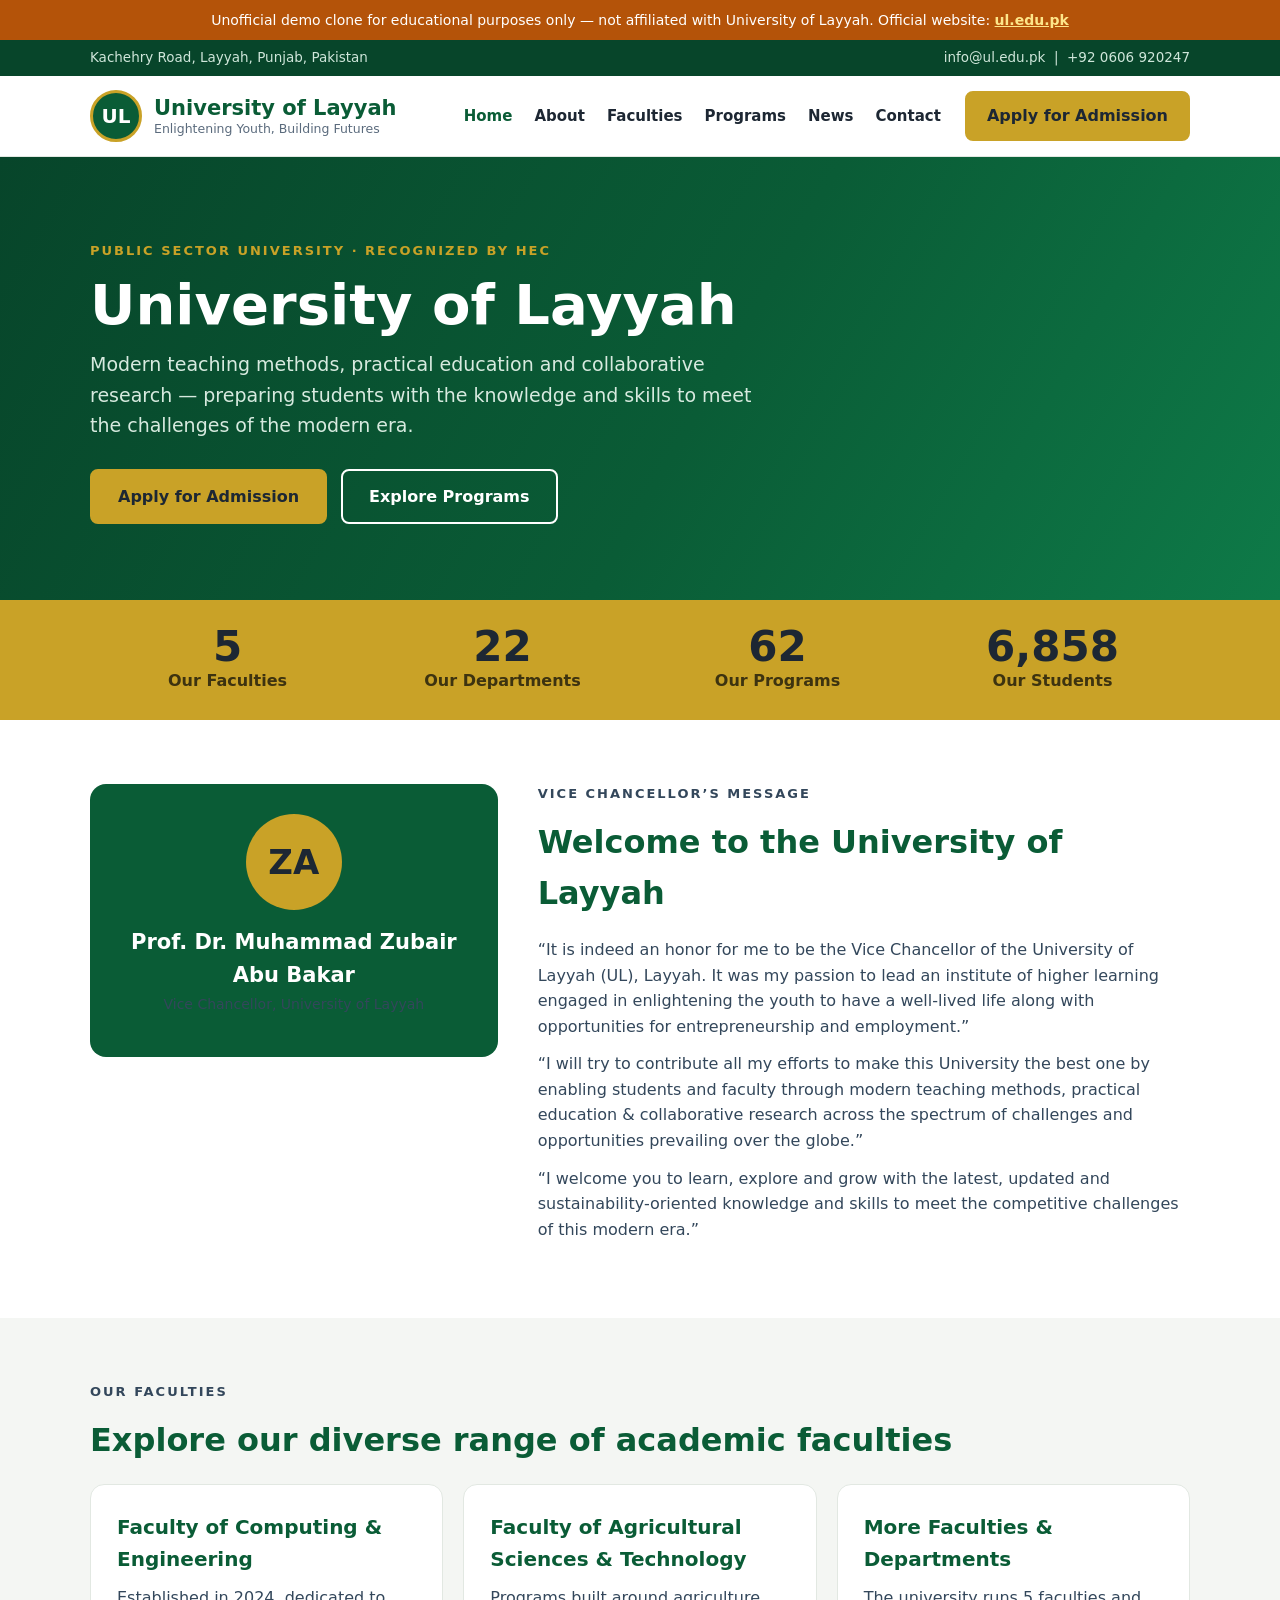
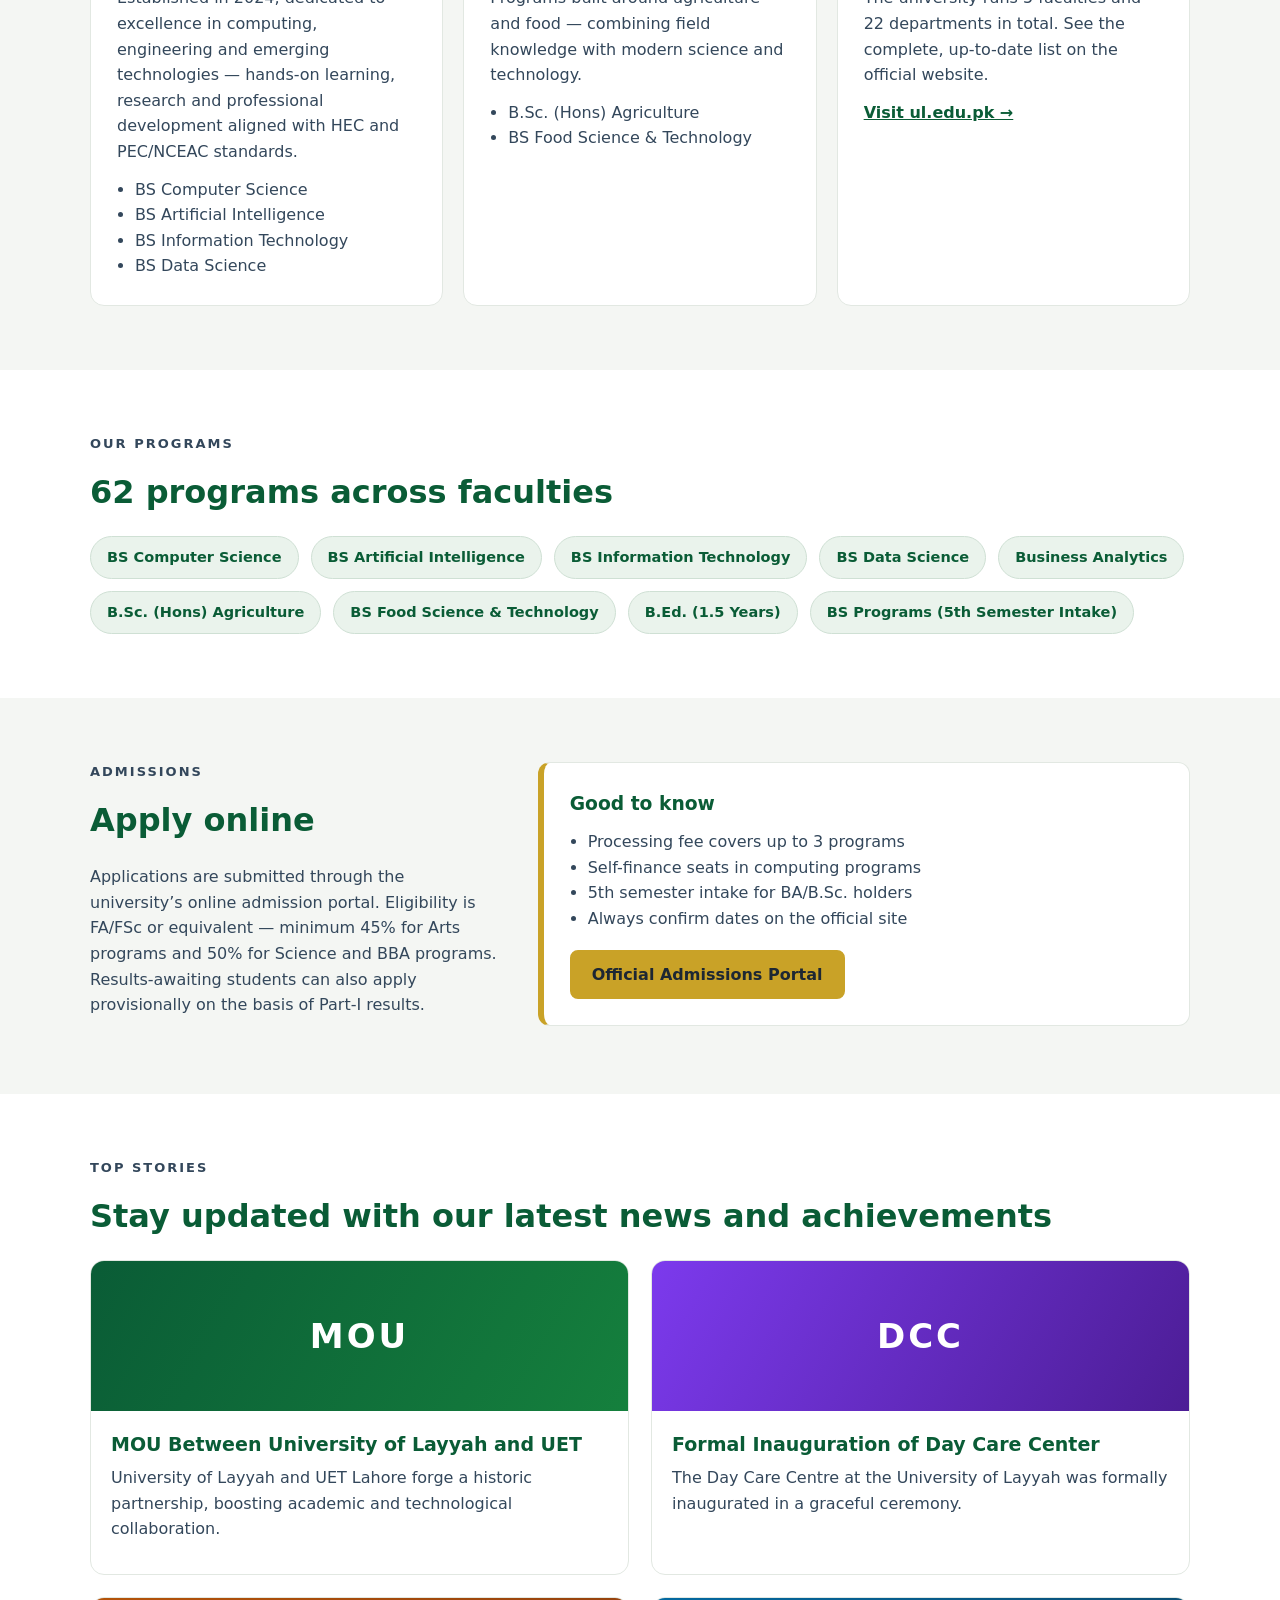
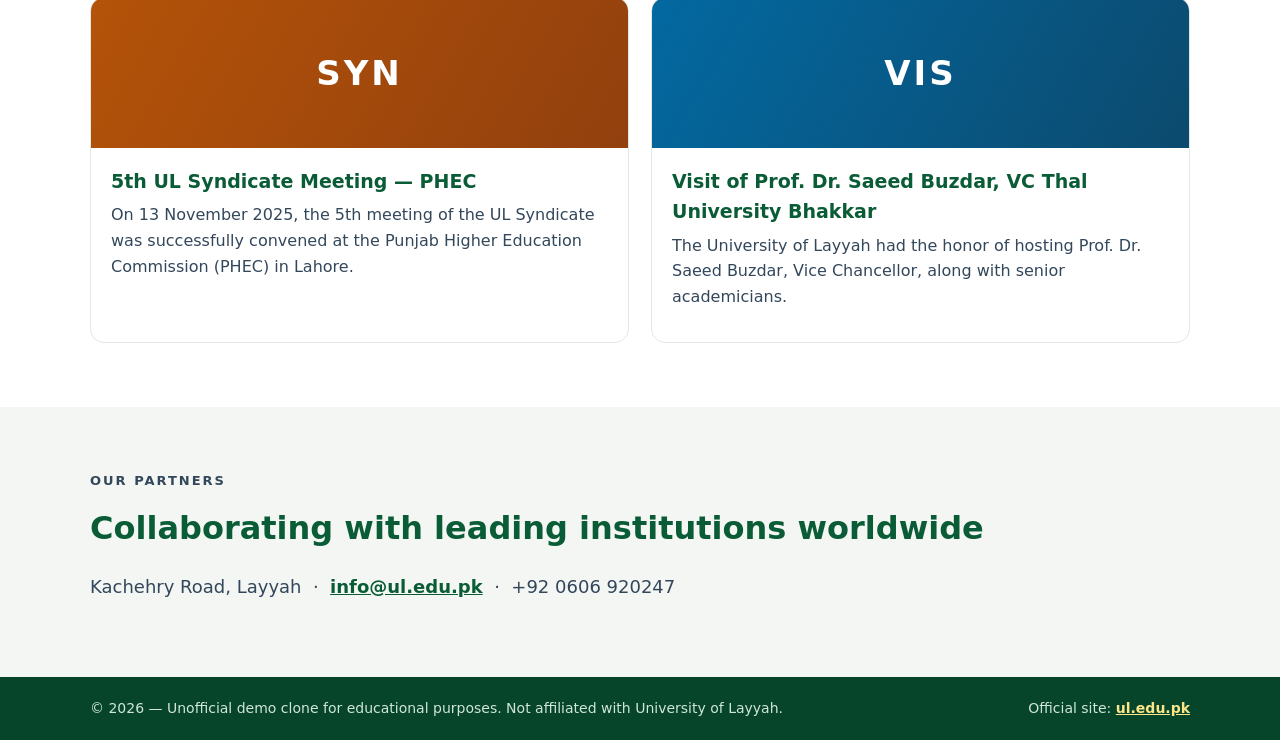
==== index.html @ d5517239 "Unofficial demo clone of University of Layyah homepage (educational purposes only, official site: ul" ====
<!DOCTYPE html>
<html lang="en">
<head>
<meta charset="UTF-8">
<meta name="viewport" content="width=device-width, initial-scale=1.0">
<title>University of Layyah — Unofficial Demo Clone</title>
<meta name="description" content="Unofficial educational demo clone of the University of Layyah homepage. Not affiliated with the university. Official site: ul.edu.pk">
<link rel="stylesheet" href="styles.css">
</head>
<body>

<!-- Demo disclaimer: this clone must never pose as the official site -->
<div class="demo-strip">
  Unofficial demo clone for educational purposes only — not affiliated with University of Layyah.
  Official website: <a href="https://ul.edu.pk/" target="_blank" rel="noopener">ul.edu.pk</a>
</div>

<!-- Top bar -->
<div class="topbar">
  <div class="wrap topbar-in">
    <span>Kachehry Road, Layyah, Punjab, Pakistan</span>
    <span><a href="mailto:info@ul.edu.pk">info@ul.edu.pk</a> &nbsp;|&nbsp; +92 0606 920247</span>
  </div>
</div>

<!-- Header -->
<header class="header">
  <div class="wrap header-in">
    <a class="brand" href="#">
      <span class="crest">UL</span>
      <span class="brand-text">
        <strong>University of Layyah</strong>
        <small>Enlightening Youth, Building Futures</small>
      </span>
    </a>
    <nav class="nav" id="nav">
      <a href="#home" class="active">Home</a>
      <a href="#about">About</a>
      <a href="#faculties">Faculties</a>
      <a href="#programs">Programs</a>
      <a href="#news">News</a>
      <a href="#contact">Contact</a>
    </nav>
    <a class="btn btn-gold" href="#admissions">Apply for Admission</a>
    <button class="burger" id="burger" aria-label="Menu">&#9776;</button>
  </div>
</header>

<!-- Hero -->
<section class="hero" id="home">
  <div class="wrap hero-in">
    <p class="eyebrow">Public Sector University &middot; Recognized by HEC</p>
    <h1>University of Layyah</h1>
    <p class="hero-sub">Modern teaching methods, practical education and collaborative research —
      preparing students with the knowledge and skills to meet the challenges of the modern era.</p>
    <div class="hero-cta">
      <a class="btn btn-gold btn-lg" href="#admissions">Apply for Admission</a>
      <a class="btn btn-outline btn-lg" href="#programs">Explore Programs</a>
    </div>
  </div>
</section>

<!-- Stats -->
<section class="stats">
  <div class="wrap stats-grid">
    <div class="stat"><strong data-count="5">0</strong><span>Our Faculties</span></div>
    <div class="stat"><strong data-count="22">0</strong><span>Our Departments</span></div>
    <div class="stat"><strong data-count="62">0</strong><span>Our Programs</span></div>
    <div class="stat"><strong data-count="6858">0</strong><span>Our Students</span></div>
  </div>
</section>

<!-- VC Message -->
<section class="section" id="about">
  <div class="wrap two-col">
    <div class="vc-card">
      <span class="vc-avatar">ZA</span>
      <h3>Prof. Dr. Muhammad Zubair Abu Bakar</h3>
      <p class="vc-role">Vice Chancellor, University of Layyah</p>
    </div>
    <div>
      <p class="eyebrow">Vice Chancellor&rsquo;s Message</p>
      <h2>Welcome to the University of Layyah</h2>
      <p>&ldquo;It is indeed an honor for me to be the Vice Chancellor of the University of Layyah (UL), Layyah.
      It was my passion to lead an institute of higher learning engaged in enlightening the youth to have a
      well-lived life along with opportunities for entrepreneurship and employment.&rdquo;</p>
      <p>&ldquo;I will try to contribute all my efforts to make this University the best one by enabling students
      and faculty through modern teaching methods, practical education &amp; collaborative research across the
      spectrum of challenges and opportunities prevailing over the globe.&rdquo;</p>
      <p>&ldquo;I welcome you to learn, explore and grow with the latest, updated and sustainability-oriented
      knowledge and skills to meet the competitive challenges of this modern era.&rdquo;</p>
    </div>
  </div>
</section>

<!-- Faculties -->
<section class="section alt" id="faculties">
  <div class="wrap">
    <p class="eyebrow">Our Faculties</p>
    <h2>Explore our diverse range of academic faculties</h2>
    <div class="cards">
      <article class="card">
        <h3>Faculty of Computing &amp; Engineering</h3>
        <p>Established in 2024, dedicated to excellence in computing, engineering and emerging technologies —
        hands-on learning, research and professional development aligned with HEC and PEC/NCEAC standards.</p>
        <ul>
          <li>BS Computer Science</li>
          <li>BS Artificial Intelligence</li>
          <li>BS Information Technology</li>
          <li>BS Data Science</li>
        </ul>
      </article>
      <article class="card">
        <h3>Faculty of Agricultural Sciences &amp; Technology</h3>
        <p>Programs built around agriculture and food — combining field knowledge with modern science and technology.</p>
        <ul>
          <li>B.Sc. (Hons) Agriculture</li>
          <li>BS Food Science &amp; Technology</li>
        </ul>
      </article>
      <article class="card">
        <h3>More Faculties &amp; Departments</h3>
        <p>The university runs 5 faculties and 22 departments in total. See the complete, up-to-date list on the official website.</p>
        <a class="text-link" href="https://ul.edu.pk/" target="_blank" rel="noopener">Visit ul.edu.pk &rarr;</a>
      </article>
    </div>
  </div>
</section>

<!-- Programs -->
<section class="section" id="programs">
  <div class="wrap">
    <p class="eyebrow">Our Programs</p>
    <h2>62 programs across faculties</h2>
    <div class="chips">
      <span>BS Computer Science</span><span>BS Artificial Intelligence</span>
      <span>BS Information Technology</span><span>BS Data Science</span>
      <span>Business Analytics</span><span>B.Sc. (Hons) Agriculture</span>
      <span>BS Food Science &amp; Technology</span><span>B.Ed. (1.5 Years)</span>
      <span>BS Programs (5th Semester Intake)</span>
    </div>
  </div>
</section>

<!-- Admissions -->
<section class="section alt" id="admissions">
  <div class="wrap two-col">
    <div>
      <p class="eyebrow">Admissions</p>
      <h2>Apply online</h2>
      <p>Applications are submitted through the university&rsquo;s online admission portal.
      Eligibility is FA/FSc or equivalent — minimum 45% for Arts programs and 50% for Science and BBA programs.
      Results-awaiting students can also apply provisionally on the basis of Part-I results.</p>
    </div>
    <div class="notice">
      <h3>Good to know</h3>
      <ul>
        <li>Processing fee covers up to 3 programs</li>
        <li>Self-finance seats in computing programs</li>
        <li>5th semester intake for BA/B.Sc. holders</li>
        <li>Always confirm dates on the official site</li>
      </ul>
      <a class="btn btn-gold" href="https://ul.edu.pk/admissions" target="_blank" rel="noopener">Official Admissions Portal</a>
    </div>
  </div>
</section>

<!-- News -->
<section class="section" id="news">
  <div class="wrap">
    <p class="eyebrow">Top Stories</p>
    <h2>Stay updated with our latest news and achievements</h2>
    <div class="news-grid">
      <article class="news">
        <div class="thumb t1">MOU</div>
        <h3>MOU Between University of Layyah and UET</h3>
        <p>University of Layyah and UET Lahore forge a historic partnership, boosting academic and technological collaboration.</p>
      </article>
      <article class="news">
        <div class="thumb t2">DCC</div>
        <h3>Formal Inauguration of Day Care Center</h3>
        <p>The Day Care Centre at the University of Layyah was formally inaugurated in a graceful ceremony.</p>
      </article>
      <article class="news">
        <div class="thumb t3">SYN</div>
        <h3>5th UL Syndicate Meeting — PHEC</h3>
        <p>On 13 November 2025, the 5th meeting of the UL Syndicate was successfully convened at the Punjab Higher Education Commission (PHEC) in Lahore.</p>
      </article>
      <article class="news">
        <div class="thumb t4">VIS</div>
        <h3>Visit of Prof. Dr. Saeed Buzdar, VC Thal University Bhakkar</h3>
        <p>The University of Layyah had the honor of hosting Prof. Dr. Saeed Buzdar, Vice Chancellor, along with senior academicians.</p>
      </article>
    </div>
  </div>
</section>

<!-- Partners / Contact -->
<section class="section alt" id="contact">
  <div class="wrap">
    <p class="eyebrow">Our Partners</p>
    <h2>Collaborating with leading institutions worldwide</h2>
    <p class="contact-line">Kachehry Road, Layyah &nbsp;&middot;&nbsp;
      <a href="mailto:info@ul.edu.pk">info@ul.edu.pk</a> &nbsp;&middot;&nbsp; +92 0606 920247</p>
  </div>
</section>

<footer class="footer">
  <div class="wrap footer-in">
    <span>&copy; 2026 — Unofficial demo clone for educational purposes. Not affiliated with University of Layyah.</span>
    <span>Official site: <a href="https://ul.edu.pk/" target="_blank" rel="noopener">ul.edu.pk</a></span>
  </div>
</footer>

<script src="script.js"></script>
</body>
</html>
---- styles.css ----
/* University of Layyah — unofficial demo clone styles (original CSS, written for this demo) */
:root{
  --green:#0a5c36; --green-d:#07452a; --gold:#c9a227; --ink:#1d2733;
  --muted:#5b6b7d; --bg:#f4f6f3; --card:#ffffff; --line:#e2e8e2;
}
*{margin:0;padding:0;box-sizing:border-box}
body{font-family:system-ui,-apple-system,"Segoe UI",Roboto,Arial,sans-serif;color:var(--ink);line-height:1.6;background:#fff}
a{color:inherit}
.wrap{max-width:1140px;margin:0 auto;padding:0 20px}

/* Demo disclaimer — must stay visible */
.demo-strip{background:#b45309;color:#fff;text-align:center;font-size:14px;padding:9px 14px}
.demo-strip a{color:#fde68a;font-weight:700}

.topbar{background:var(--green-d);color:#cfe6da;font-size:13.5px}
.topbar-in{display:flex;justify-content:space-between;gap:12px;padding:7px 20px;flex-wrap:wrap}
.topbar a{text-decoration:none}

.header{background:#fff;border-bottom:1px solid var(--line);position:sticky;top:0;z-index:50}
.header-in{display:flex;align-items:center;gap:24px;padding:14px 20px}
.brand{display:flex;align-items:center;gap:12px;text-decoration:none}
.crest{width:52px;height:52px;border-radius:50%;background:var(--green);color:#fff;
  display:flex;align-items:center;justify-content:center;font-weight:800;font-size:20px;
  border:3px solid var(--gold);flex:none}
.brand-text{display:flex;flex-direction:column;line-height:1.2}
.brand-text strong{font-size:21px;color:var(--green)}
.brand-text small{color:var(--muted);font-size:12.5px}
.nav{display:flex;gap:22px;margin-left:auto}
.nav a{text-decoration:none;font-weight:600;font-size:15px;color:var(--ink)}
.nav a.active,.nav a:hover{color:var(--green)}
.btn{display:inline-block;background:var(--green);color:#fff;text-decoration:none;
  padding:10px 20px;border-radius:8px;font-weight:700;border:2px solid var(--green)}
.btn-gold{background:var(--gold);border-color:var(--gold);color:#1d2733}
.btn-outline{background:transparent;border-color:#fff;color:#fff}
.btn-lg{padding:13px 26px;font-size:16px}
.burger{display:none;background:none;border:0;font-size:26px;cursor:pointer;color:var(--green)}

.hero{background:linear-gradient(120deg,#07452a 0%,#0a5c36 55%,#0e7a48 100%);color:#fff}
.hero-in{padding:84px 20px 76px}
.eyebrow{text-transform:uppercase;letter-spacing:2px;font-size:13px;font-weight:700;color:var(--gold)}
.hero h1{font-size:56px;line-height:1.1;margin:12px 0 14px}
.hero-sub{font-size:19px;max-width:680px;color:#d7eadf}
.hero-cta{display:flex;gap:14px;margin-top:28px;flex-wrap:wrap}

.stats{background:var(--gold)}
.stats-grid{display:grid;grid-template-columns:repeat(4,1fr);text-align:center}
.stat{padding:26px 10px}
.stat strong{display:block;font-size:42px;line-height:1;color:#1d2733}
.stat span{font-weight:700;color:#3d3310}

.section{padding:64px 0}
.section.alt{background:var(--bg)}
.section h2{font-size:32px;color:var(--green);margin:8px 0 18px}
.section p{color:#33475b;margin-bottom:12px}
.two-col{display:grid;grid-template-columns:1fr 1.6fr;gap:40px;align-items:start}

.vc-card{background:var(--green);color:#fff;border-radius:16px;padding:30px;text-align:center}
.vc-avatar{width:96px;height:96px;border-radius:50%;background:var(--gold);color:#1d2733;
  display:flex;align-items:center;justify-content:center;font-size:34px;font-weight:800;margin:0 auto 16px}
.vc-card h3{font-size:21px}
.vc-role{color:#cfe6da;font-size:14px}

.cards{display:grid;grid-template-columns:repeat(3,1fr);gap:20px;margin-top:8px}
.card{background:var(--card);border:1px solid var(--line);border-radius:14px;padding:26px}
.card h3{color:var(--green);font-size:20px;margin-bottom:10px}
.card ul{margin:12px 0 0 18px;color:#33475b}
.text-link{color:var(--green);font-weight:700}

.chips{display:flex;flex-wrap:wrap;gap:12px;margin-top:10px}
.chips span{background:#eaf3ec;border:1px solid #cfe0d4;color:var(--green);
  padding:9px 16px;border-radius:999px;font-weight:600;font-size:14.5px}

.notice{background:#fff;border:1px solid var(--line);border-left:6px solid var(--gold);
  border-radius:12px;padding:26px}
.notice h3{color:var(--green);margin-bottom:10px}
.notice ul{margin:0 0 18px 18px;color:#33475b}

.news-grid{display:grid;grid-template-columns:repeat(2,1fr);gap:22px;margin-top:10px}
.news{border:1px solid var(--line);border-radius:14px;overflow:hidden;background:#fff}
.thumb{height:150px;display:flex;align-items:center;justify-content:center;
  font-size:34px;font-weight:800;color:#fff;letter-spacing:3px}
.t1{background:linear-gradient(120deg,#0a5c36,#15803d)}
.t2{background:linear-gradient(120deg,#7c3aed,#4c1d95)}
.t3{background:linear-gradient(120deg,#b45309,#92400e)}
.t4{background:linear-gradient(120deg,#0369a1,#0c4a6e)}
.news h3{font-size:19px;color:var(--green);padding:18px 20px 6px}
.news p{padding:0 20px 20px;color:#33475b}

.contact-line{font-size:18px;margin-top:6px}
.contact-line a{color:var(--green);font-weight:700}

.footer{background:var(--green-d);color:#cfe6da;font-size:14px}
.footer-in{display:flex;justify-content:space-between;gap:12px;padding:20px;flex-wrap:wrap}
.footer a{color:#fde68a;font-weight:700}

@media(max-width:860px){
  .hero h1{font-size:38px}
  .stats-grid{grid-template-columns:repeat(2,1fr)}
  .two-col,.cards,.news-grid{grid-template-columns:1fr}
  .nav{display:none;position:absolute;top:100%;left:0;right:0;background:#fff;
    flex-direction:column;padding:14px 20px;border-bottom:1px solid var(--line)}
  .nav.open{display:flex}
  .burger{display:block;margin-left:auto}
  .header-in .btn{display:none}
}
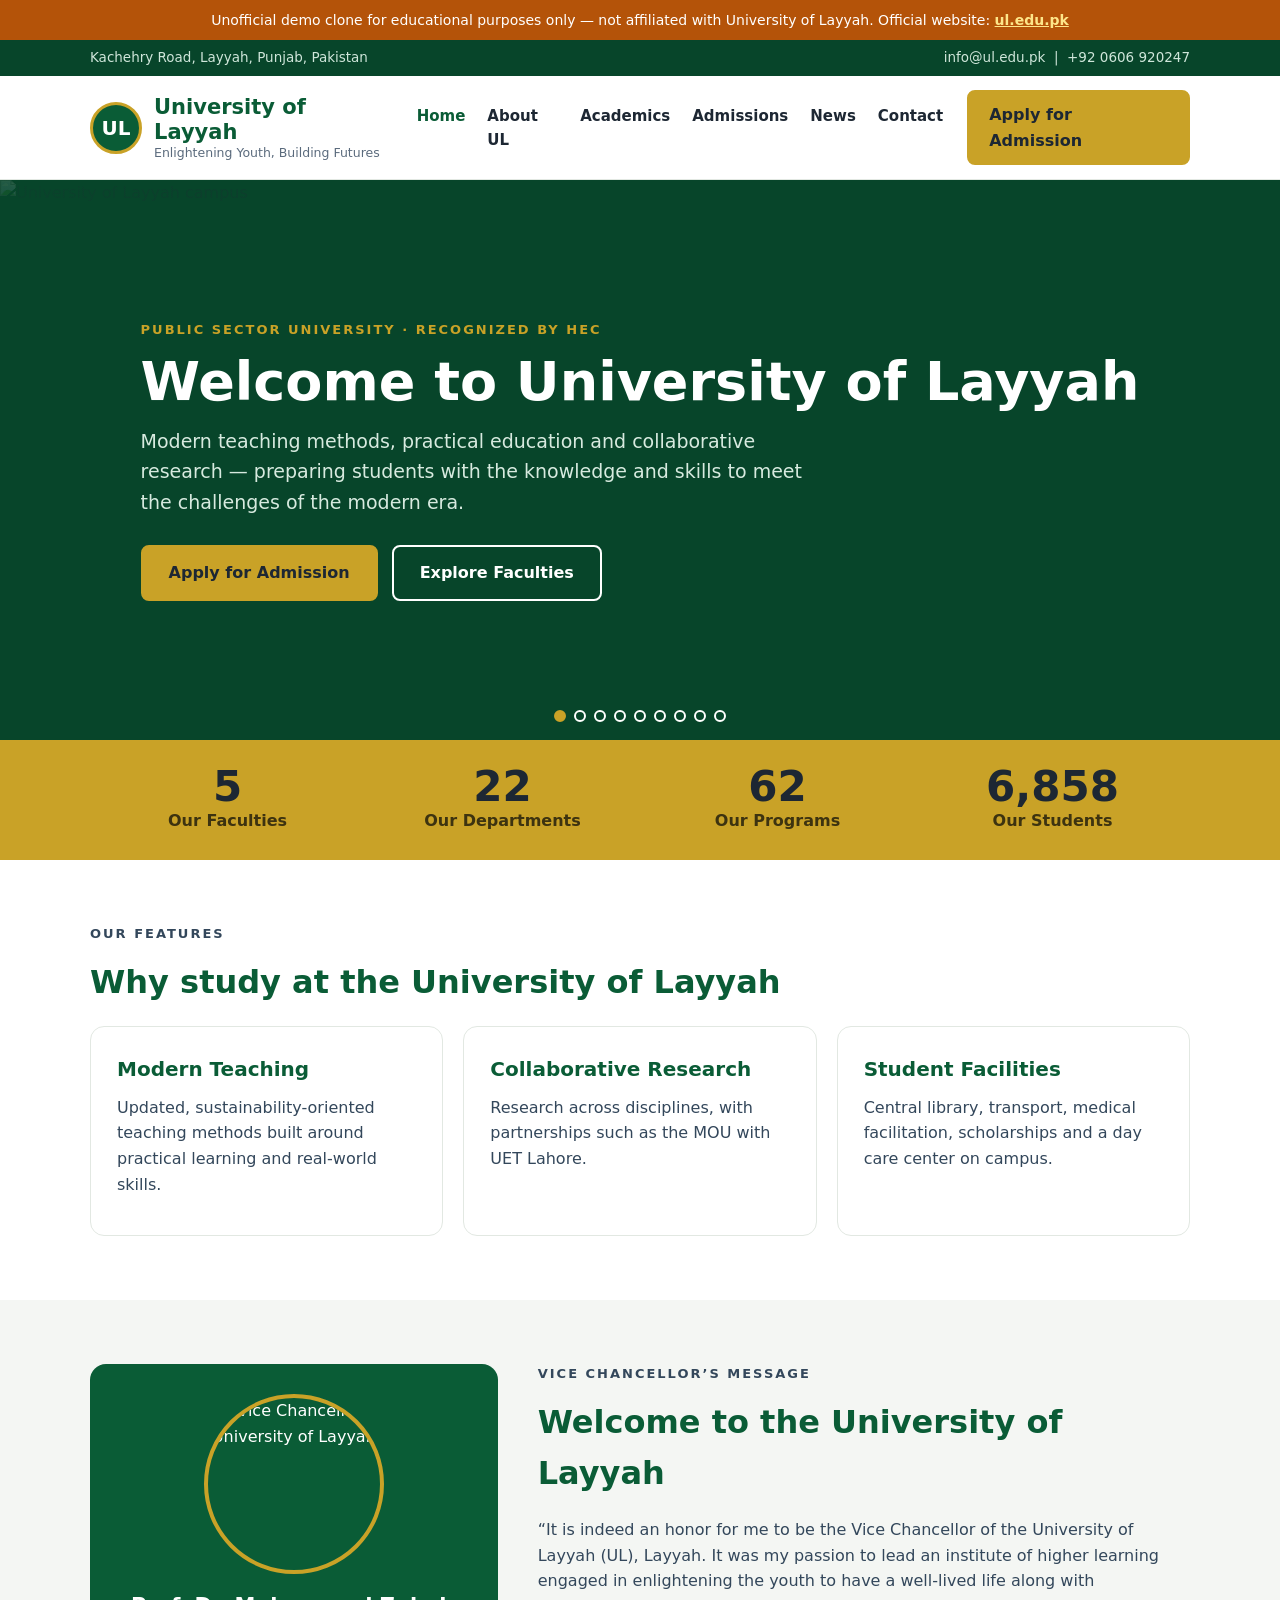
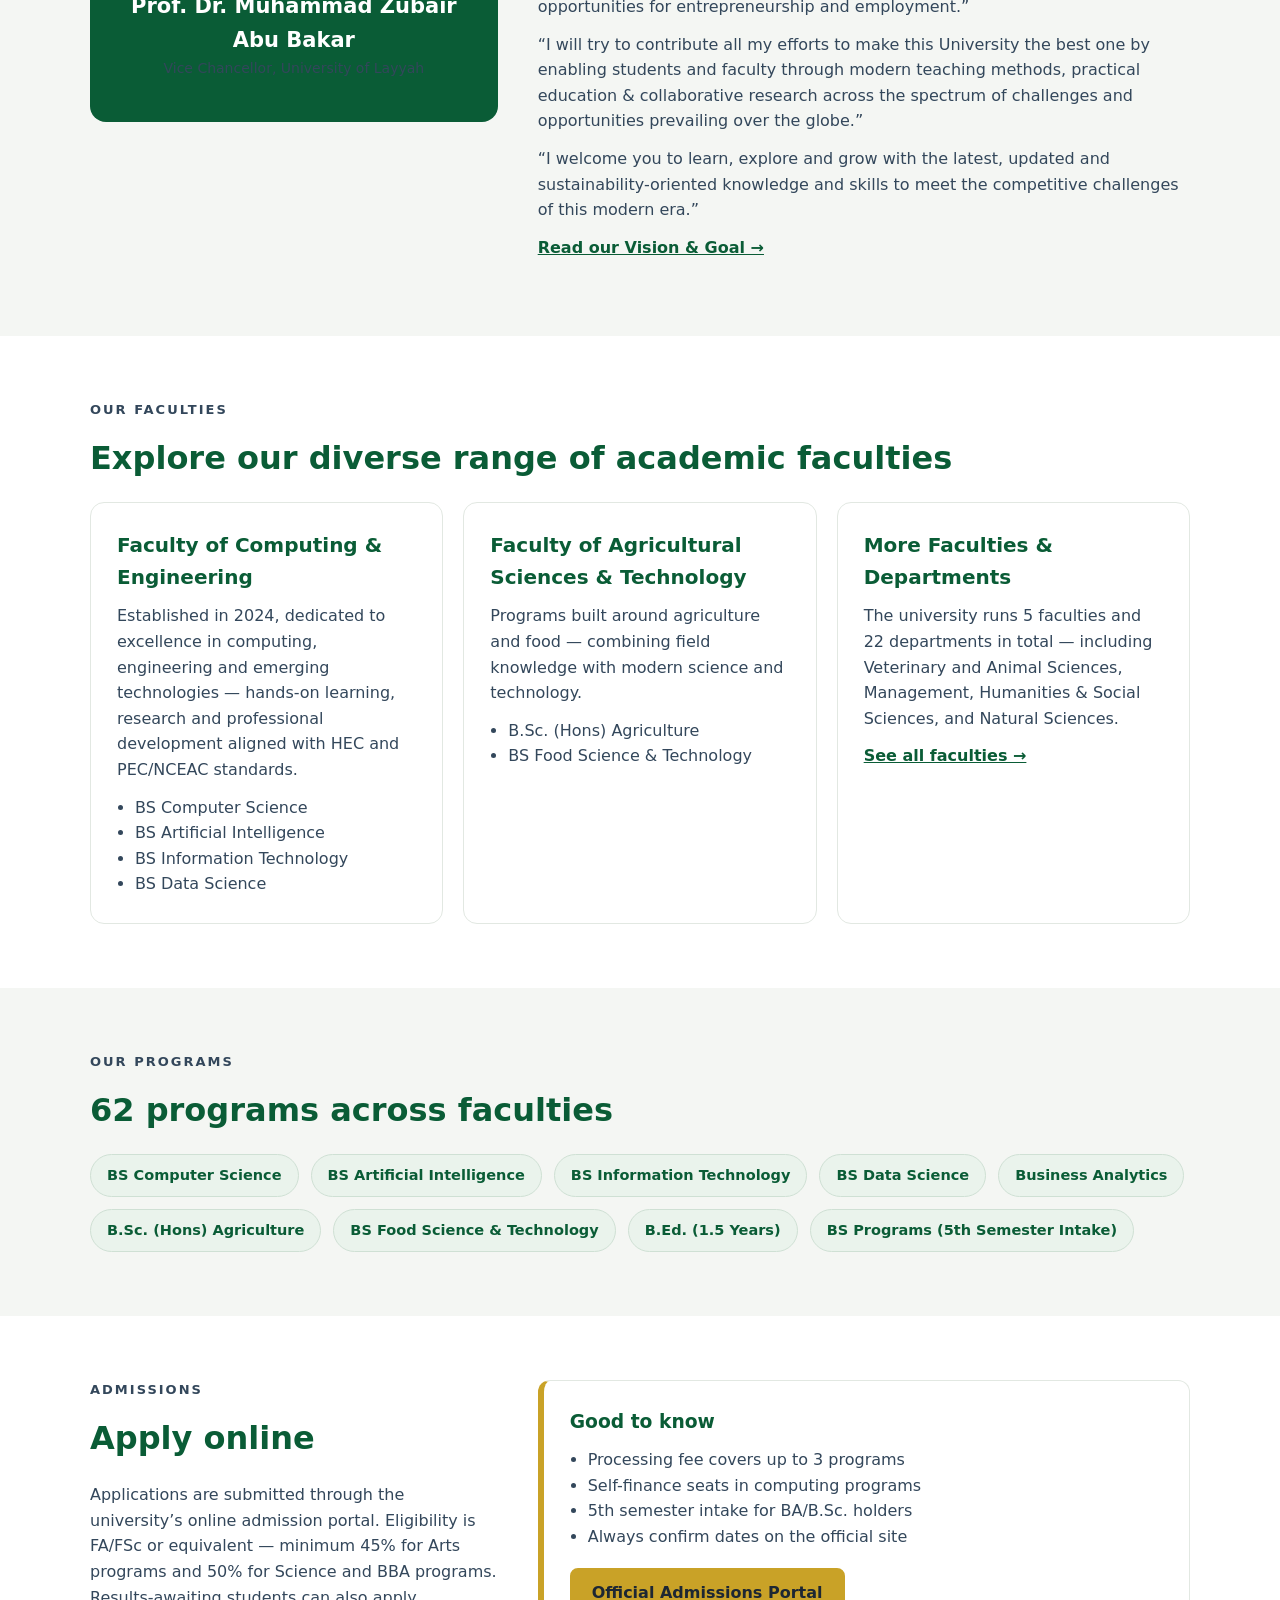
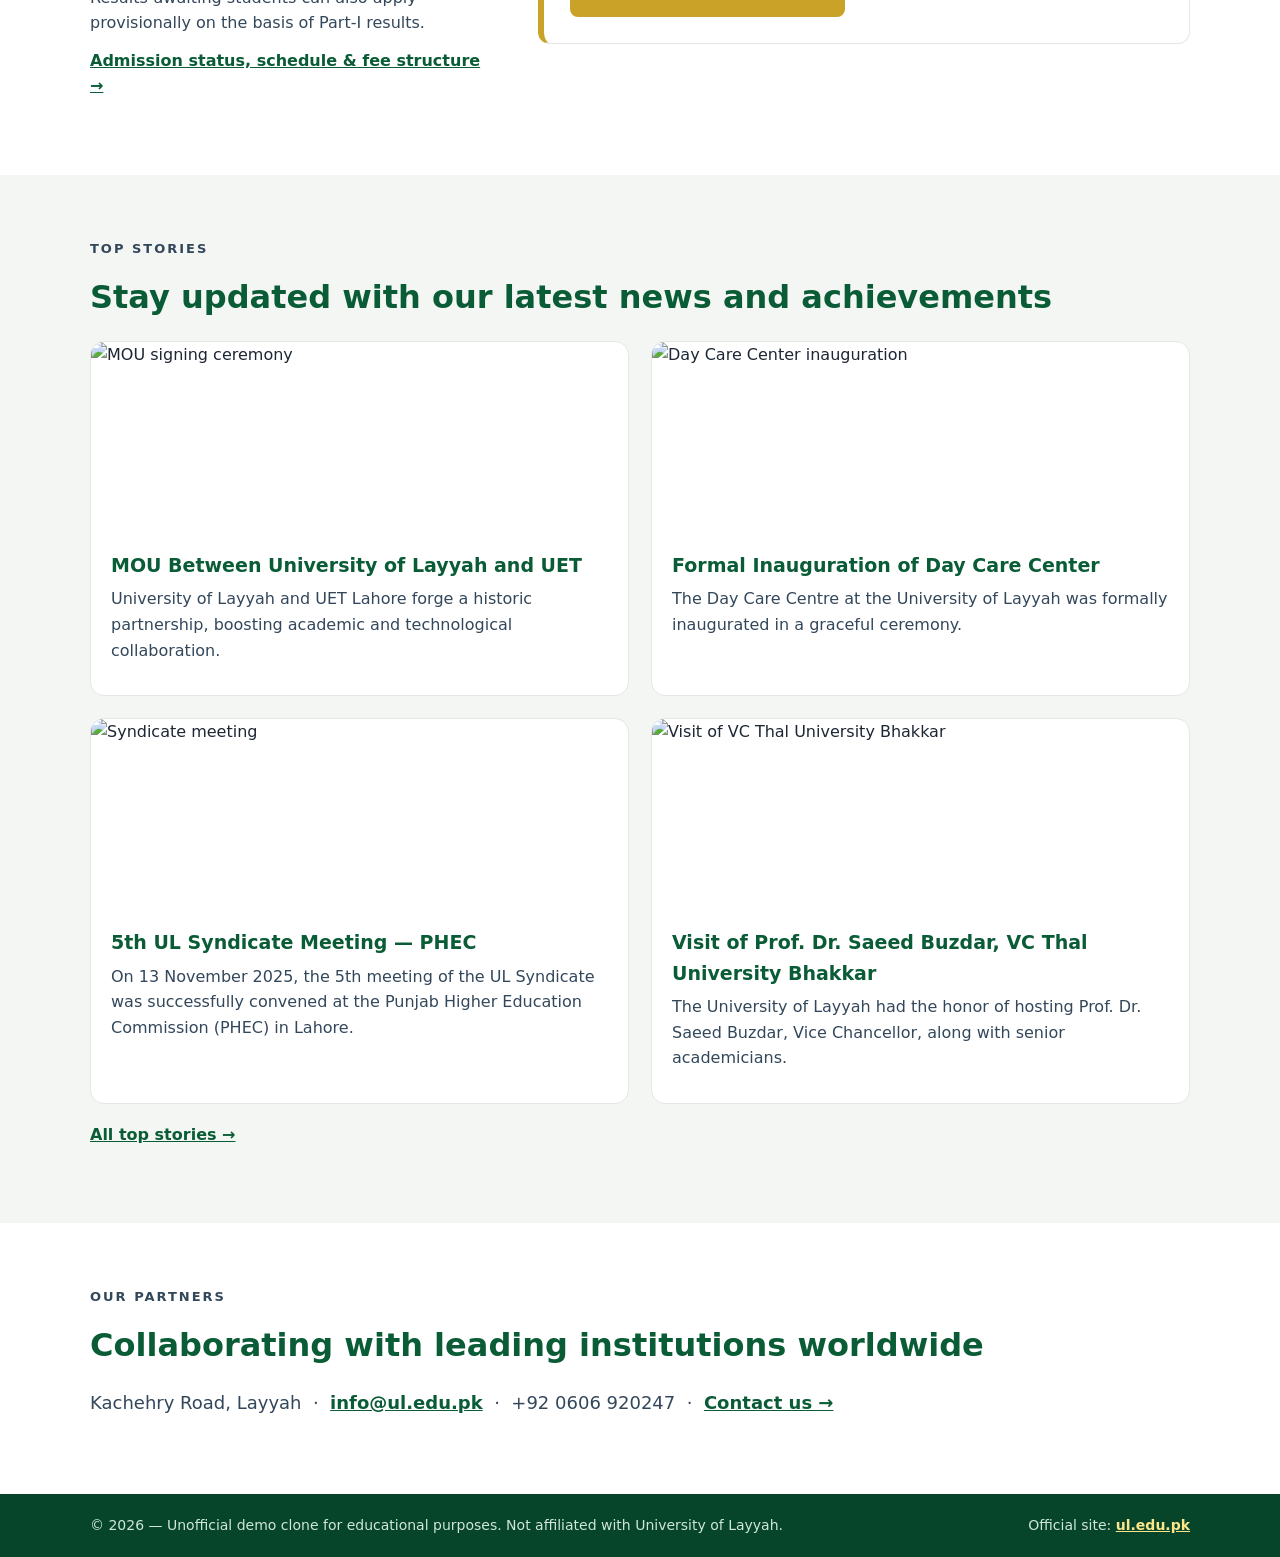
==== commit 5a4b4efd: "UoL clone v2: multi-page site with real photos, slider, new pages (demo)" ====
--- a/index.html
+++ b/index.html
@@ -26,7 +26,7 @@
 <!-- Header -->
 <header class="header">
   <div class="wrap header-in">
-    <a class="brand" href="#">
+    <a class="brand" href="index.html">
       <span class="crest">UL</span>
       <span class="brand-text">
         <strong>University of Layyah</strong>
@@ -34,30 +34,44 @@
       </span>
     </a>
     <nav class="nav" id="nav">
-      <a href="#home" class="active">Home</a>
-      <a href="#about">About</a>
-      <a href="#faculties">Faculties</a>
-      <a href="#programs">Programs</a>
-      <a href="#news">News</a>
-      <a href="#contact">Contact</a>
+      <a href="index.html" class="active">Home</a>
+      <a href="about.html">About UL</a>
+      <a href="faculties.html">Academics</a>
+      <a href="admissions.html">Admissions</a>
+      <a href="news.html">News</a>
+      <a href="contact.html">Contact</a>
     </nav>
-    <a class="btn btn-gold" href="#admissions">Apply for Admission</a>
+    <a class="btn btn-gold" href="admissions.html">Apply for Admission</a>
     <button class="burger" id="burger" aria-label="Menu">&#9776;</button>
   </div>
 </header>
 
-<!-- Hero -->
-<section class="hero" id="home">
-  <div class="wrap hero-in">
-    <p class="eyebrow">Public Sector University &middot; Recognized by HEC</p>
-    <h1>University of Layyah</h1>
-    <p class="hero-sub">Modern teaching methods, practical education and collaborative research —
-      preparing students with the knowledge and skills to meet the challenges of the modern era.</p>
-    <div class="hero-cta">
-      <a class="btn btn-gold btn-lg" href="#admissions">Apply for Admission</a>
-      <a class="btn btn-outline btn-lg" href="#programs">Explore Programs</a>
-    </div>
-  </div>
+<!-- Hero slider (real homepage photos from ul.edu.pk, used for this demo) -->
+<section class="slider" id="home">
+  <div class="slides" id="slides">
+    <img src="assets/img/DSC00002.jpg" alt="University of Layyah campus" class="slide active">
+    <img src="assets/img/DSC00036.jpg" alt="University of Layyah campus" class="slide">
+    <img src="assets/img/DSC00062.jpg" alt="University of Layyah campus" class="slide">
+    <img src="assets/img/DSC09984.jpg" alt="University of Layyah campus" class="slide">
+    <img src="assets/img/DSC09991-2f889.jpg" alt="University of Layyah campus" class="slide">
+    <img src="assets/img/Gemini_Generated_Image_6n0ejw6n0ejw6n0e.jpg" alt="University of Layyah campus" class="slide">
+    <img src="assets/img/DSC09972.jpg" alt="University of Layyah campus" class="slide">
+    <img src="assets/img/DSC09907.jpg" alt="University of Layyah campus" class="slide">
+    <img src="assets/img/Screenshot-307-copy.jpg" alt="University of Layyah campus" class="slide">
+  </div>
+  <div class="slider-overlay">
+    <div class="wrap">
+      <p class="eyebrow">Public Sector University &middot; Recognized by HEC</p>
+      <h1>Welcome to University of Layyah</h1>
+      <p class="hero-sub">Modern teaching methods, practical education and collaborative research —
+        preparing students with the knowledge and skills to meet the challenges of the modern era.</p>
+      <div class="hero-cta">
+        <a class="btn btn-gold btn-lg" href="admissions.html">Apply for Admission</a>
+        <a class="btn btn-outline btn-lg" href="faculties.html">Explore Faculties</a>
+      </div>
+    </div>
+  </div>
+  <div class="slider-dots" id="dots"></div>
 </section>
 
 <!-- Stats -->
@@ -70,11 +84,24 @@
   </div>
 </section>
 
+<!-- Features -->
+<section class="section">
+  <div class="wrap">
+    <p class="eyebrow">Our Features</p>
+    <h2>Why study at the University of Layyah</h2>
+    <div class="cards">
+      <article class="card"><h3>Modern Teaching</h3><p>Updated, sustainability-oriented teaching methods built around practical learning and real-world skills.</p></article>
+      <article class="card"><h3>Collaborative Research</h3><p>Research across disciplines, with partnerships such as the MOU with UET Lahore.</p></article>
+      <article class="card"><h3>Student Facilities</h3><p>Central library, transport, medical facilitation, scholarships and a day care center on campus.</p></article>
+    </div>
+  </div>
+</section>
+
 <!-- VC Message -->
-<section class="section" id="about">
+<section class="section alt">
   <div class="wrap two-col">
     <div class="vc-card">
-      <span class="vc-avatar">ZA</span>
+      <img class="vc-photo" src="assets/img/vc-image.png" alt="Vice Chancellor, University of Layyah">
       <h3>Prof. Dr. Muhammad Zubair Abu Bakar</h3>
       <p class="vc-role">Vice Chancellor, University of Layyah</p>
     </div>
@@ -89,12 +116,13 @@
       spectrum of challenges and opportunities prevailing over the globe.&rdquo;</p>
       <p>&ldquo;I welcome you to learn, explore and grow with the latest, updated and sustainability-oriented
       knowledge and skills to meet the competitive challenges of this modern era.&rdquo;</p>
+      <p><a class="text-link" href="about.html">Read our Vision &amp; Goal &rarr;</a></p>
     </div>
   </div>
 </section>
 
 <!-- Faculties -->
-<section class="section alt" id="faculties">
+<section class="section" id="faculties">
   <div class="wrap">
     <p class="eyebrow">Our Faculties</p>
     <h2>Explore our diverse range of academic faculties</h2>
@@ -120,15 +148,16 @@
       </article>
       <article class="card">
         <h3>More Faculties &amp; Departments</h3>
-        <p>The university runs 5 faculties and 22 departments in total. See the complete, up-to-date list on the official website.</p>
-        <a class="text-link" href="https://ul.edu.pk/" target="_blank" rel="noopener">Visit ul.edu.pk &rarr;</a>
+        <p>The university runs 5 faculties and 22 departments in total — including Veterinary and Animal Sciences,
+        Management, Humanities &amp; Social Sciences, and Natural Sciences.</p>
+        <a class="text-link" href="faculties.html">See all faculties &rarr;</a>
       </article>
     </div>
   </div>
 </section>
 
 <!-- Programs -->
-<section class="section" id="programs">
+<section class="section alt" id="programs">
   <div class="wrap">
     <p class="eyebrow">Our Programs</p>
     <h2>62 programs across faculties</h2>
@@ -143,7 +172,7 @@
 </section>
 
 <!-- Admissions -->
-<section class="section alt" id="admissions">
+<section class="section" id="admissions">
   <div class="wrap two-col">
     <div>
       <p class="eyebrow">Admissions</p>
@@ -151,6 +180,7 @@
       <p>Applications are submitted through the university&rsquo;s online admission portal.
       Eligibility is FA/FSc or equivalent — minimum 45% for Arts programs and 50% for Science and BBA programs.
       Results-awaiting students can also apply provisionally on the basis of Part-I results.</p>
+      <p><a class="text-link" href="admissions.html">Admission status, schedule &amp; fee structure &rarr;</a></p>
     </div>
     <div class="notice">
       <h3>Good to know</h3>
@@ -166,42 +196,44 @@
 </section>
 
 <!-- News -->
-<section class="section" id="news">
+<section class="section alt" id="news">
   <div class="wrap">
     <p class="eyebrow">Top Stories</p>
     <h2>Stay updated with our latest news and achievements</h2>
     <div class="news-grid">
       <article class="news">
-        <div class="thumb t1">MOU</div>
+        <img class="news-img" src="assets/img/mou2-39f6f.jpeg" alt="MOU signing ceremony">
         <h3>MOU Between University of Layyah and UET</h3>
         <p>University of Layyah and UET Lahore forge a historic partnership, boosting academic and technological collaboration.</p>
       </article>
       <article class="news">
-        <div class="thumb t2">DCC</div>
+        <img class="news-img" src="assets/img/DSC00002-38cf1.jpg" alt="Day Care Center inauguration">
         <h3>Formal Inauguration of Day Care Center</h3>
         <p>The Day Care Centre at the University of Layyah was formally inaugurated in a graceful ceremony.</p>
       </article>
       <article class="news">
-        <div class="thumb t3">SYN</div>
+        <img class="news-img" src="assets/img/conf4.jpeg" alt="Syndicate meeting">
         <h3>5th UL Syndicate Meeting — PHEC</h3>
         <p>On 13 November 2025, the 5th meeting of the UL Syndicate was successfully convened at the Punjab Higher Education Commission (PHEC) in Lahore.</p>
       </article>
       <article class="news">
-        <div class="thumb t4">VIS</div>
+        <img class="news-img" src="assets/img/vist1.jpeg" alt="Visit of VC Thal University Bhakkar">
         <h3>Visit of Prof. Dr. Saeed Buzdar, VC Thal University Bhakkar</h3>
         <p>The University of Layyah had the honor of hosting Prof. Dr. Saeed Buzdar, Vice Chancellor, along with senior academicians.</p>
       </article>
     </div>
+    <p style="margin-top:18px"><a class="text-link" href="news.html">All top stories &rarr;</a></p>
   </div>
 </section>
 
 <!-- Partners / Contact -->
-<section class="section alt" id="contact">
+<section class="section" id="contact">
   <div class="wrap">
     <p class="eyebrow">Our Partners</p>
     <h2>Collaborating with leading institutions worldwide</h2>
     <p class="contact-line">Kachehry Road, Layyah &nbsp;&middot;&nbsp;
-      <a href="mailto:info@ul.edu.pk">info@ul.edu.pk</a> &nbsp;&middot;&nbsp; +92 0606 920247</p>
+      <a href="mailto:info@ul.edu.pk">info@ul.edu.pk</a> &nbsp;&middot;&nbsp; +92 0606 920247 &nbsp;&middot;&nbsp;
+      <a href="contact.html">Contact us &rarr;</a></p>
   </div>
 </section>
 
--- a/styles.css
+++ b/styles.css
@@ -103,3 +103,41 @@
   .burger{display:block;margin-left:auto}
   .header-in .btn{display:none}
 }
+
+/* --- v2 additions: hero slider, sub-pages --- */
+.slider{position:relative;height:560px;overflow:hidden;background:#07452a}
+.slides{position:absolute;inset:0}
+.slide{position:absolute;inset:0;width:100%;height:100%;object-fit:cover;opacity:0;transition:opacity 1s ease}
+.slide.active{opacity:1}
+.slider-overlay{position:absolute;inset:0;display:flex;align-items:center;
+  background:linear-gradient(90deg,rgba(7,69,42,.88) 0%,rgba(7,69,42,.55) 55%,rgba(7,69,42,.15) 100%);
+  color:#fff}
+.slider-overlay h1{font-size:54px;line-height:1.1;margin:12px 0 14px}
+.slider-dots{position:absolute;bottom:18px;left:50%;transform:translateX(-50%);display:flex;gap:8px;z-index:5}
+.slider-dots button{width:12px;height:12px;border-radius:50%;border:2px solid #fff;background:transparent;cursor:pointer;padding:0}
+.slider-dots button.on{background:var(--gold);border-color:var(--gold)}
+
+.page-banner{background:linear-gradient(120deg,#07452a,#0a5c36);color:#fff}
+.page-banner .wrap{padding:52px 20px}
+.page-banner h1{font-size:42px;line-height:1.15}
+.page-banner p{color:#cfe6da;margin-top:6px}
+
+.vc-photo{width:180px;height:180px;object-fit:cover;border-radius:50%;
+  border:4px solid var(--gold);margin:0 auto 16px;display:block}
+.news-img{width:100%;height:190px;object-fit:cover;display:block}
+
+.checklist{margin:12px 0 0 18px;color:#33475b}
+.checklist li{margin-bottom:8px}
+.steps{margin:12px 0 0 22px;color:#33475b}
+.steps li{margin-bottom:14px}
+.demo-form{display:flex;flex-direction:column;gap:12px;margin-top:8px}
+.demo-form label{font-weight:600;color:var(--ink);font-size:14.5px}
+.demo-form input,.demo-form textarea{width:100%;margin-top:6px;padding:10px 12px;
+  border:1px solid var(--line);border-radius:8px;font:inherit}
+.demo-form button{cursor:pointer;align-self:flex-start}
+
+@media(max-width:860px){
+  .slider{height:480px}
+  .slider-overlay h1{font-size:36px}
+  .page-banner h1{font-size:32px}
+}
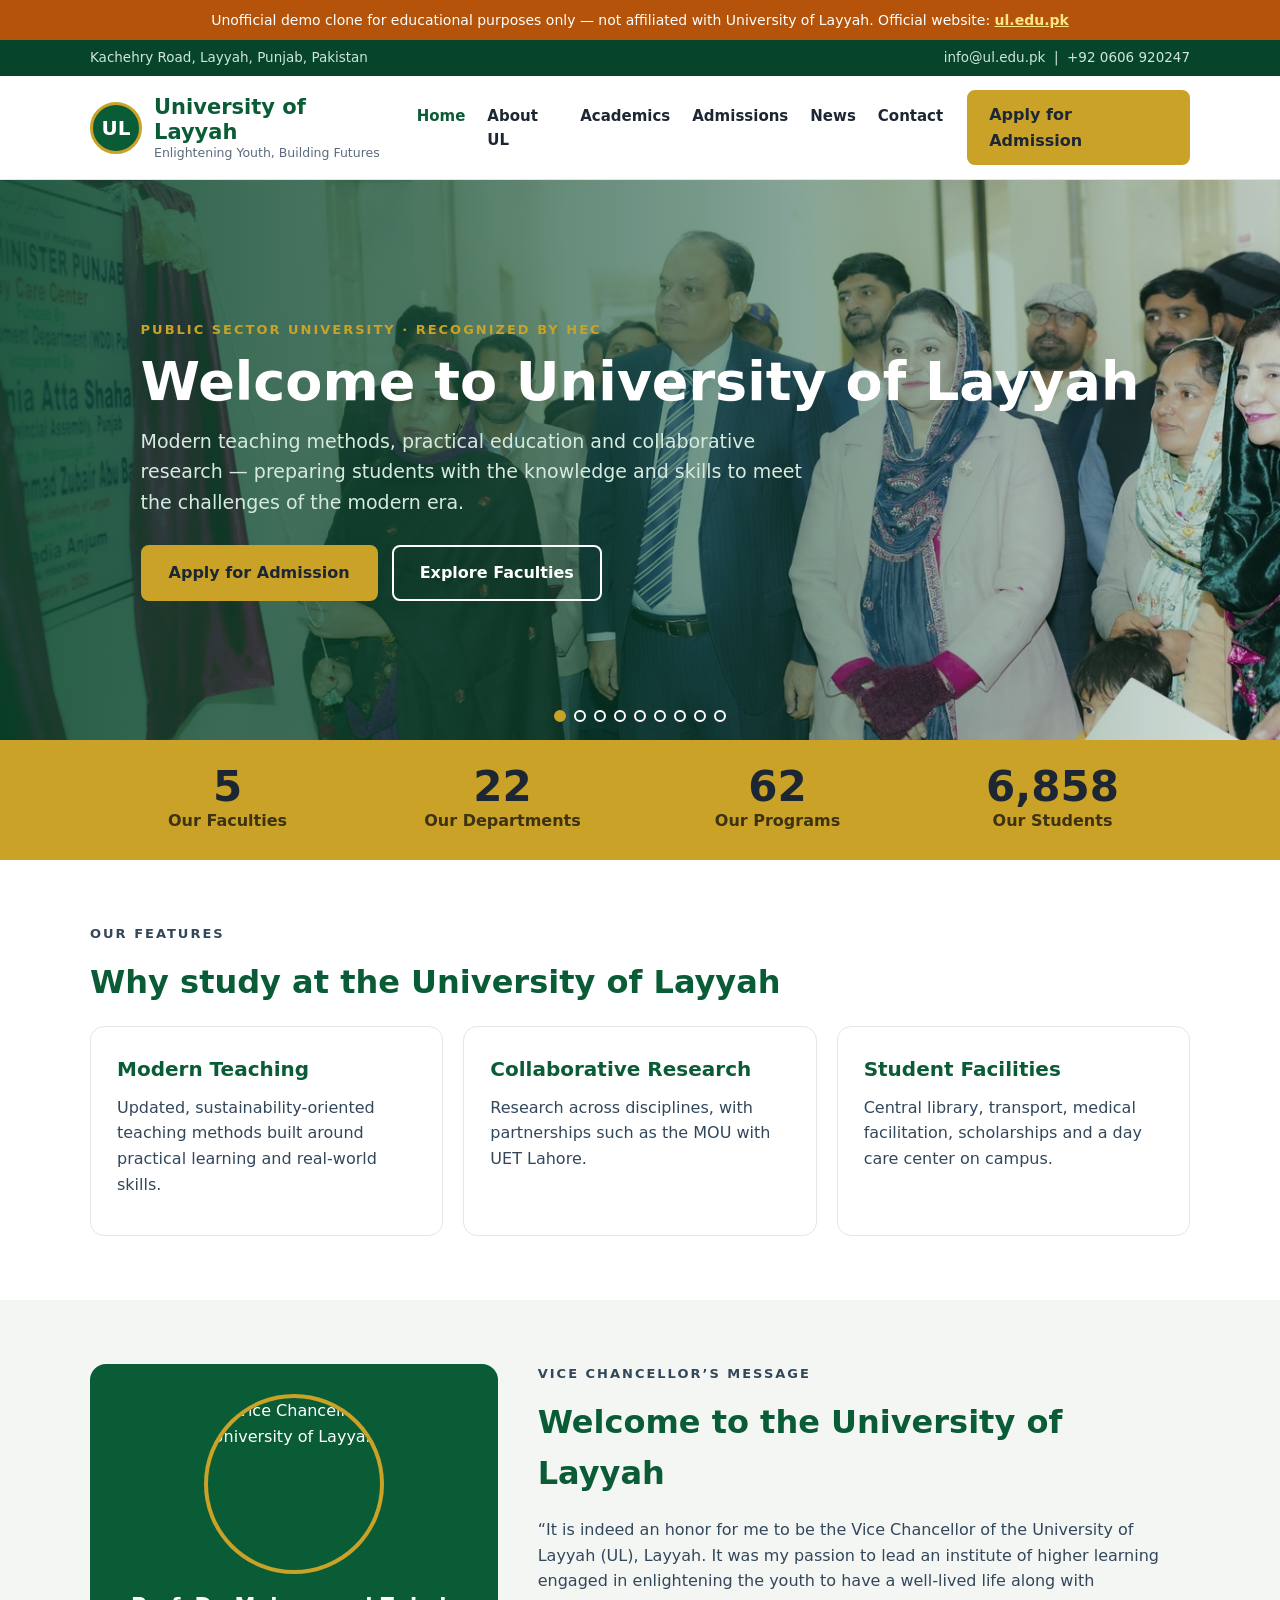
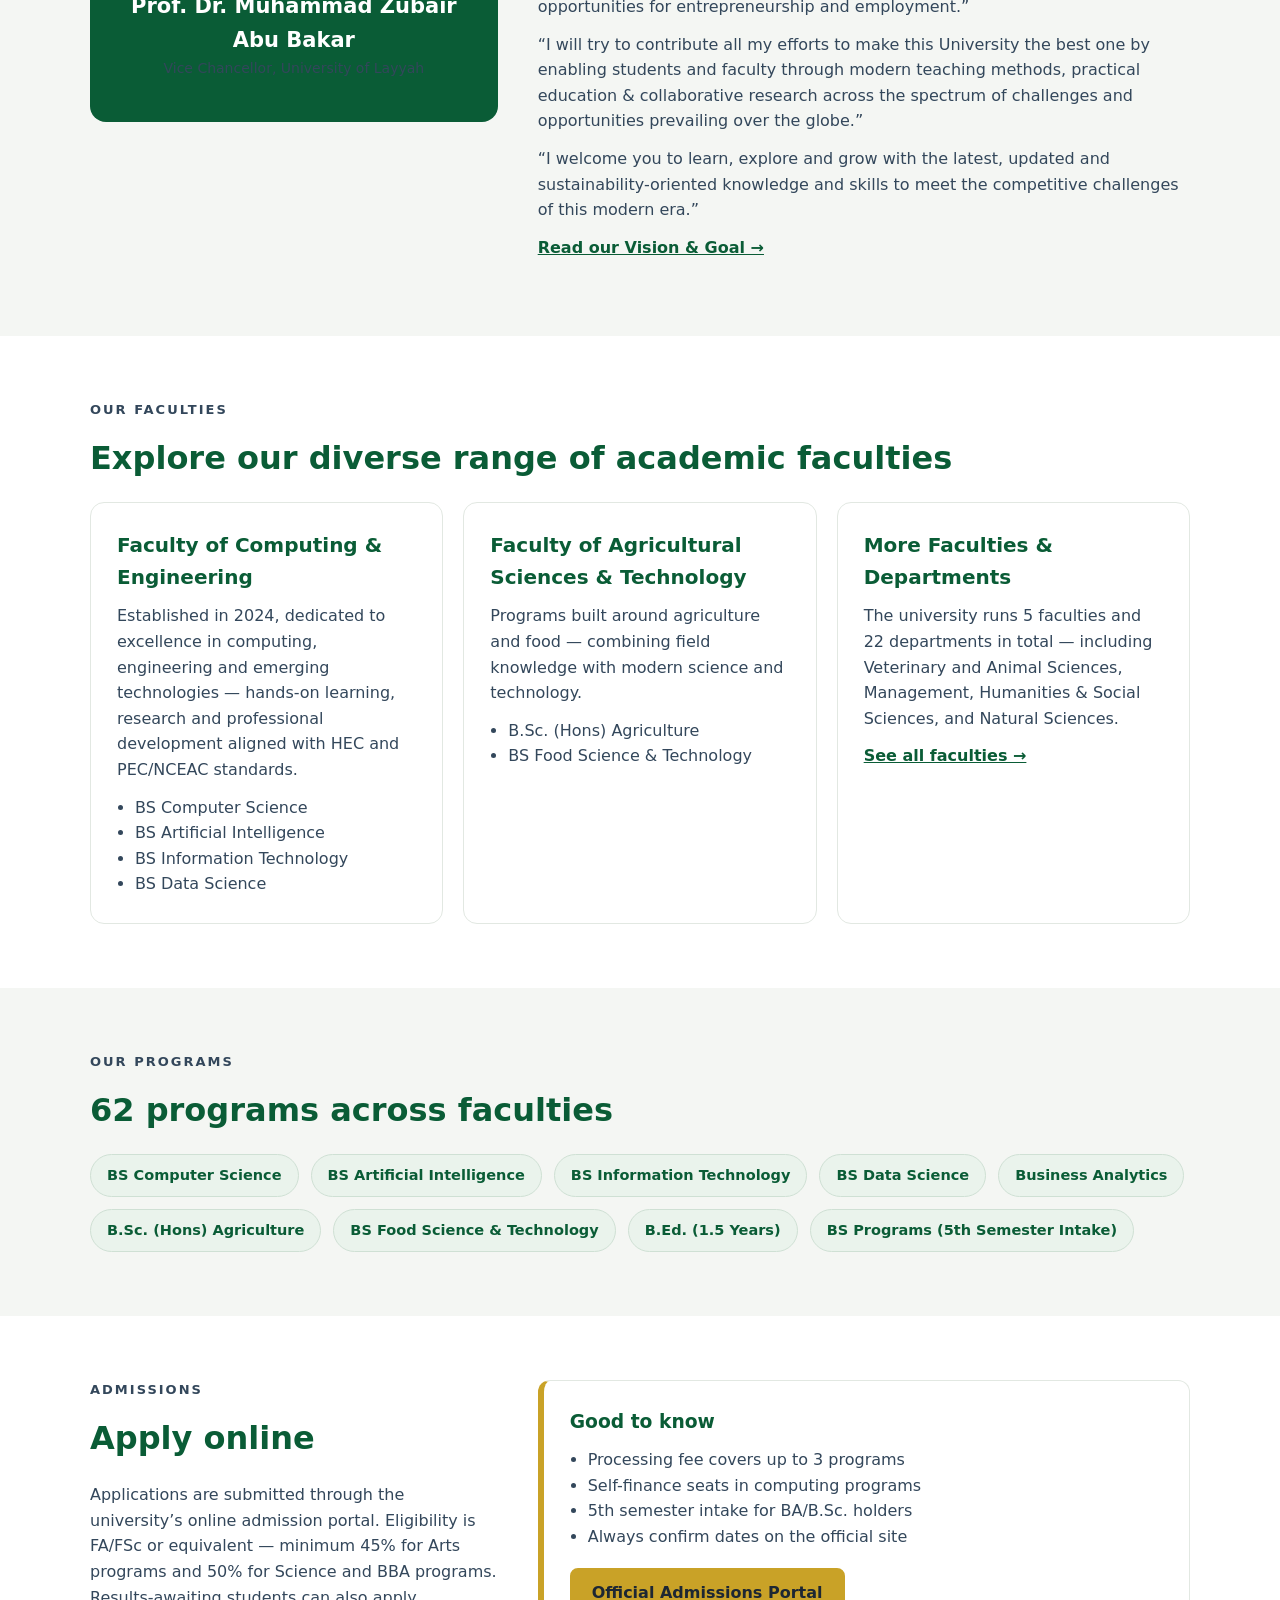
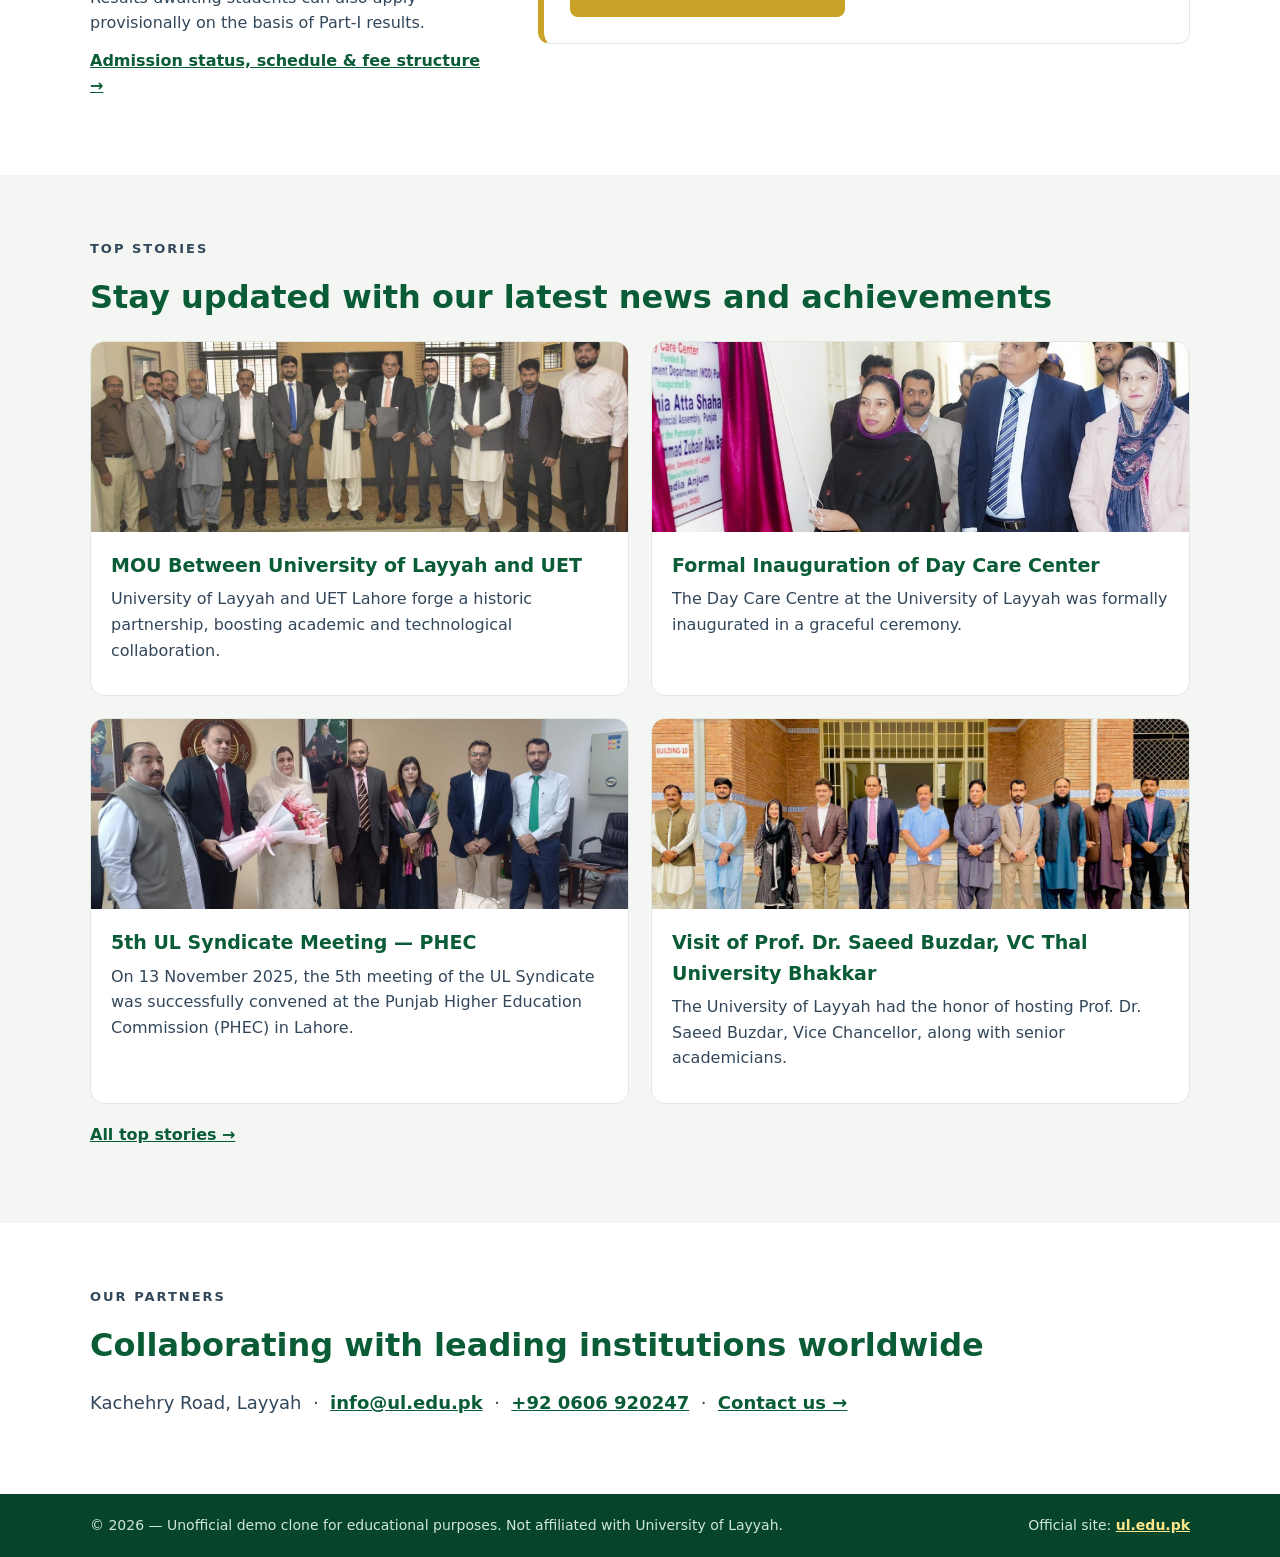
==== commit 3b500d5c: "Apply 20 ship-checks: favicon, custom 404, tel links, form success/error messages, lazy images, comp" ====
--- a/index.html
+++ b/index.html
@@ -6,6 +6,7 @@
 <title>University of Layyah — Unofficial Demo Clone</title>
 <meta name="description" content="Unofficial educational demo clone of the University of Layyah homepage. Not affiliated with the university. Official site: ul.edu.pk">
 <link rel="stylesheet" href="styles.css">
+<link rel="icon" type="image/svg+xml" href="assets/favicon.svg">
 </head>
 <body>
 
@@ -19,7 +20,7 @@
 <div class="topbar">
   <div class="wrap topbar-in">
     <span>Kachehry Road, Layyah, Punjab, Pakistan</span>
-    <span><a href="mailto:info@ul.edu.pk">info@ul.edu.pk</a> &nbsp;|&nbsp; +92 0606 920247</span>
+    <span><a href="mailto:info@ul.edu.pk">info@ul.edu.pk</a> &nbsp;|&nbsp; <a href="tel:+920606920247">+92 0606 920247</a></span>
   </div>
 </div>
 
@@ -50,14 +51,14 @@
 <section class="slider" id="home">
   <div class="slides" id="slides">
     <img src="assets/img/DSC00002.jpg" alt="University of Layyah campus" class="slide active">
-    <img src="assets/img/DSC00036.jpg" alt="University of Layyah campus" class="slide">
-    <img src="assets/img/DSC00062.jpg" alt="University of Layyah campus" class="slide">
-    <img src="assets/img/DSC09984.jpg" alt="University of Layyah campus" class="slide">
-    <img src="assets/img/DSC09991-2f889.jpg" alt="University of Layyah campus" class="slide">
-    <img src="assets/img/Gemini_Generated_Image_6n0ejw6n0ejw6n0e.jpg" alt="University of Layyah campus" class="slide">
-    <img src="assets/img/DSC09972.jpg" alt="University of Layyah campus" class="slide">
-    <img src="assets/img/DSC09907.jpg" alt="University of Layyah campus" class="slide">
-    <img src="assets/img/Screenshot-307-copy.jpg" alt="University of Layyah campus" class="slide">
+    <img src="assets/img/DSC00036.jpg" alt="University of Layyah campus" class="slide" loading="lazy" decoding="async">
+    <img src="assets/img/DSC00062.jpg" alt="University of Layyah campus" class="slide" loading="lazy" decoding="async">
+    <img src="assets/img/DSC09984.jpg" alt="University of Layyah campus" class="slide" loading="lazy" decoding="async">
+    <img src="assets/img/DSC09991-2f889.jpg" alt="University of Layyah campus" class="slide" loading="lazy" decoding="async">
+    <img src="assets/img/Gemini_Generated_Image_6n0ejw6n0ejw6n0e.jpg" alt="University of Layyah campus" class="slide" loading="lazy" decoding="async">
+    <img src="assets/img/DSC09972.jpg" alt="University of Layyah campus" class="slide" loading="lazy" decoding="async">
+    <img src="assets/img/DSC09907.jpg" alt="University of Layyah campus" class="slide" loading="lazy" decoding="async">
+    <img src="assets/img/Screenshot-307-copy.jpg" alt="University of Layyah campus" class="slide" loading="lazy" decoding="async">
   </div>
   <div class="slider-overlay">
     <div class="wrap">
@@ -101,7 +102,7 @@
 <section class="section alt">
   <div class="wrap two-col">
     <div class="vc-card">
-      <img class="vc-photo" src="assets/img/vc-image.png" alt="Vice Chancellor, University of Layyah">
+      <img class="vc-photo" src="assets/img/vc-image.jpg" alt="Vice Chancellor, University of Layyah">
       <h3>Prof. Dr. Muhammad Zubair Abu Bakar</h3>
       <p class="vc-role">Vice Chancellor, University of Layyah</p>
     </div>
@@ -202,22 +203,22 @@
     <h2>Stay updated with our latest news and achievements</h2>
     <div class="news-grid">
       <article class="news">
-        <img class="news-img" src="assets/img/mou2-39f6f.jpeg" alt="MOU signing ceremony">
+        <img class="news-img" loading="lazy" decoding="async" src="assets/img/mou2-39f6f.jpeg" alt="MOU signing ceremony">
         <h3>MOU Between University of Layyah and UET</h3>
         <p>University of Layyah and UET Lahore forge a historic partnership, boosting academic and technological collaboration.</p>
       </article>
       <article class="news">
-        <img class="news-img" src="assets/img/DSC00002-38cf1.jpg" alt="Day Care Center inauguration">
+        <img class="news-img" loading="lazy" decoding="async" src="assets/img/DSC00002-38cf1.jpg" alt="Day Care Center inauguration">
         <h3>Formal Inauguration of Day Care Center</h3>
         <p>The Day Care Centre at the University of Layyah was formally inaugurated in a graceful ceremony.</p>
       </article>
       <article class="news">
-        <img class="news-img" src="assets/img/conf4.jpeg" alt="Syndicate meeting">
+        <img class="news-img" loading="lazy" decoding="async" src="assets/img/conf4.jpeg" alt="Syndicate meeting">
         <h3>5th UL Syndicate Meeting — PHEC</h3>
         <p>On 13 November 2025, the 5th meeting of the UL Syndicate was successfully convened at the Punjab Higher Education Commission (PHEC) in Lahore.</p>
       </article>
       <article class="news">
-        <img class="news-img" src="assets/img/vist1.jpeg" alt="Visit of VC Thal University Bhakkar">
+        <img class="news-img" loading="lazy" decoding="async" src="assets/img/vist1.jpeg" alt="Visit of VC Thal University Bhakkar">
         <h3>Visit of Prof. Dr. Saeed Buzdar, VC Thal University Bhakkar</h3>
         <p>The University of Layyah had the honor of hosting Prof. Dr. Saeed Buzdar, Vice Chancellor, along with senior academicians.</p>
       </article>
@@ -232,7 +233,7 @@
     <p class="eyebrow">Our Partners</p>
     <h2>Collaborating with leading institutions worldwide</h2>
     <p class="contact-line">Kachehry Road, Layyah &nbsp;&middot;&nbsp;
-      <a href="mailto:info@ul.edu.pk">info@ul.edu.pk</a> &nbsp;&middot;&nbsp; +92 0606 920247 &nbsp;&middot;&nbsp;
+      <a href="mailto:info@ul.edu.pk">info@ul.edu.pk</a> &nbsp;&middot;&nbsp; <a href="tel:+920606920247">+92 0606 920247</a> &nbsp;&middot;&nbsp;
       <a href="contact.html">Contact us &rarr;</a></p>
   </div>
 </section>
--- a/styles.css
+++ b/styles.css
@@ -141,3 +141,7 @@
   .slider-overlay h1{font-size:36px}
   .page-banner h1{font-size:32px}
 }
+
+.form-msg{margin-top:12px;padding:12px 14px;border-radius:8px;font-weight:600}
+.form-msg.ok{background:#e6f4ea;color:#14532d;border:1px solid #a7d7b0}
+.form-msg.err{background:#fdecea;color:#7f1d1d;border:1px solid #f5c2c0}
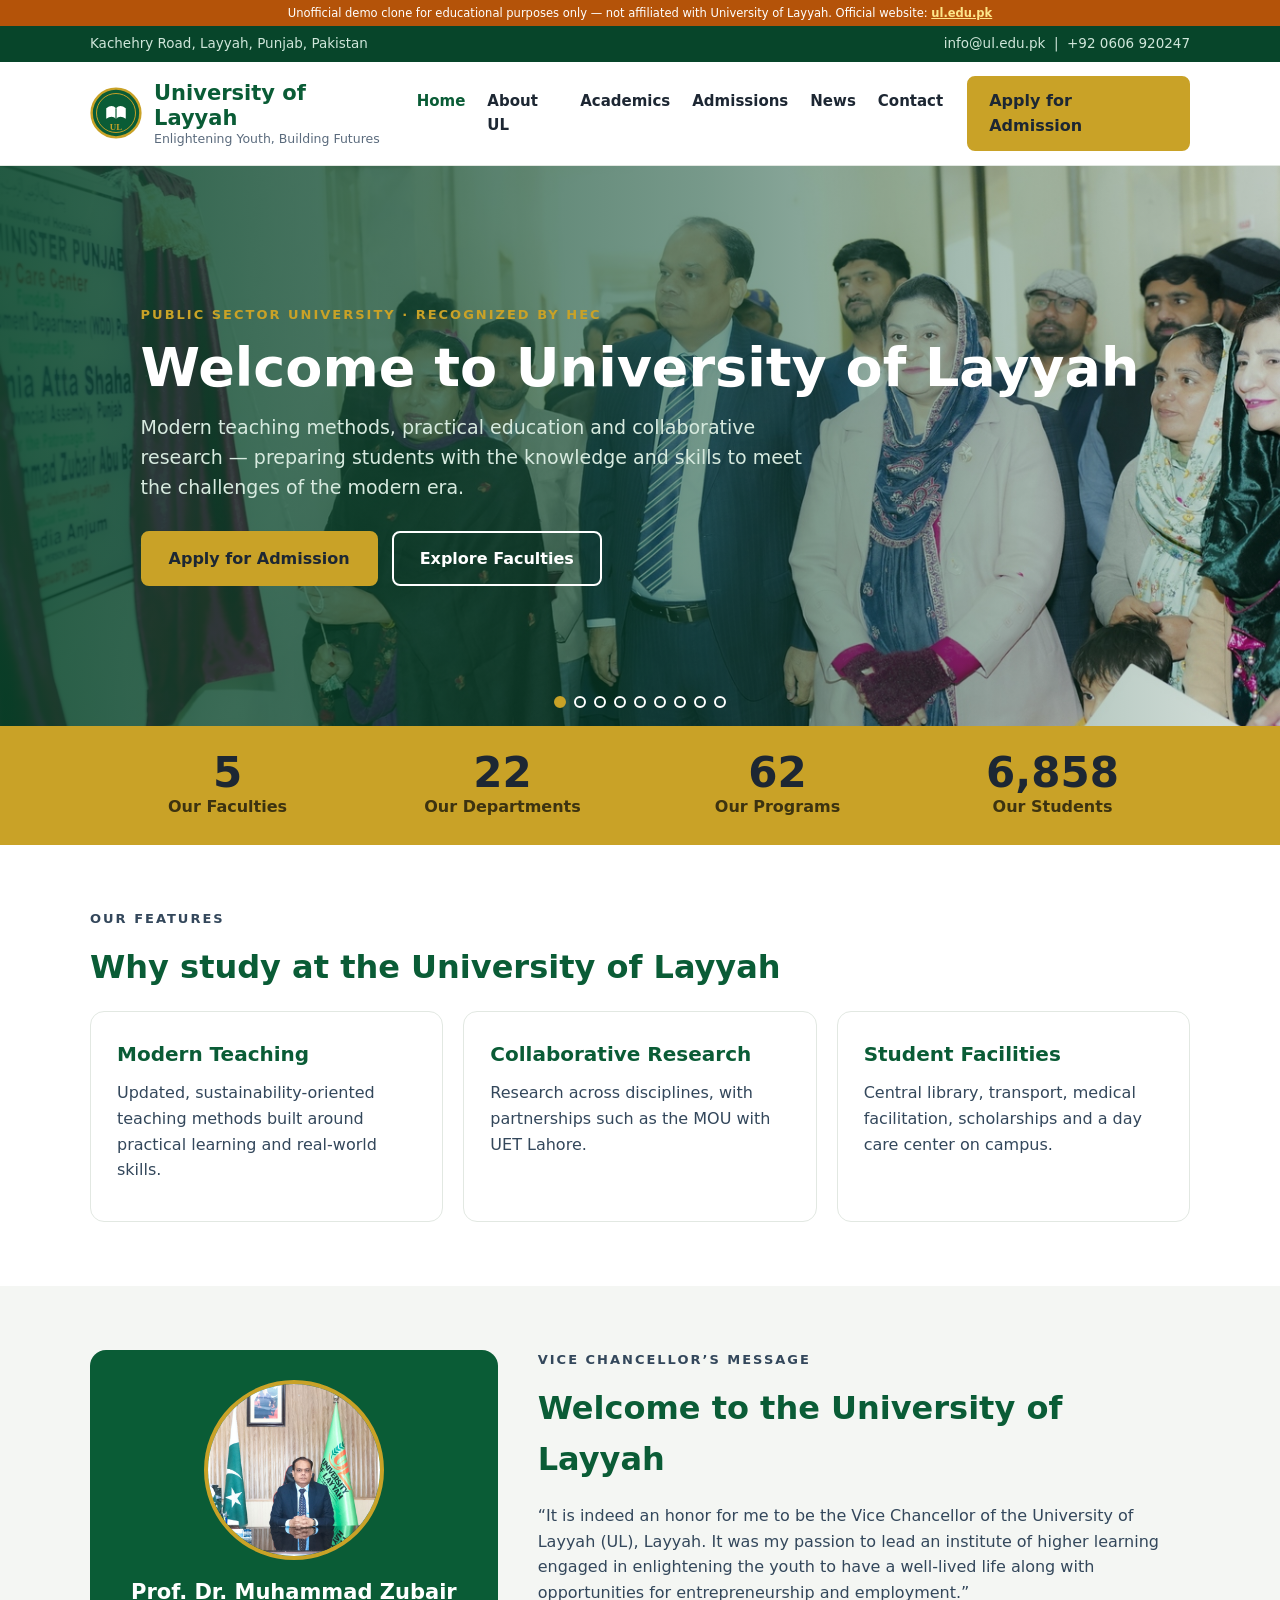
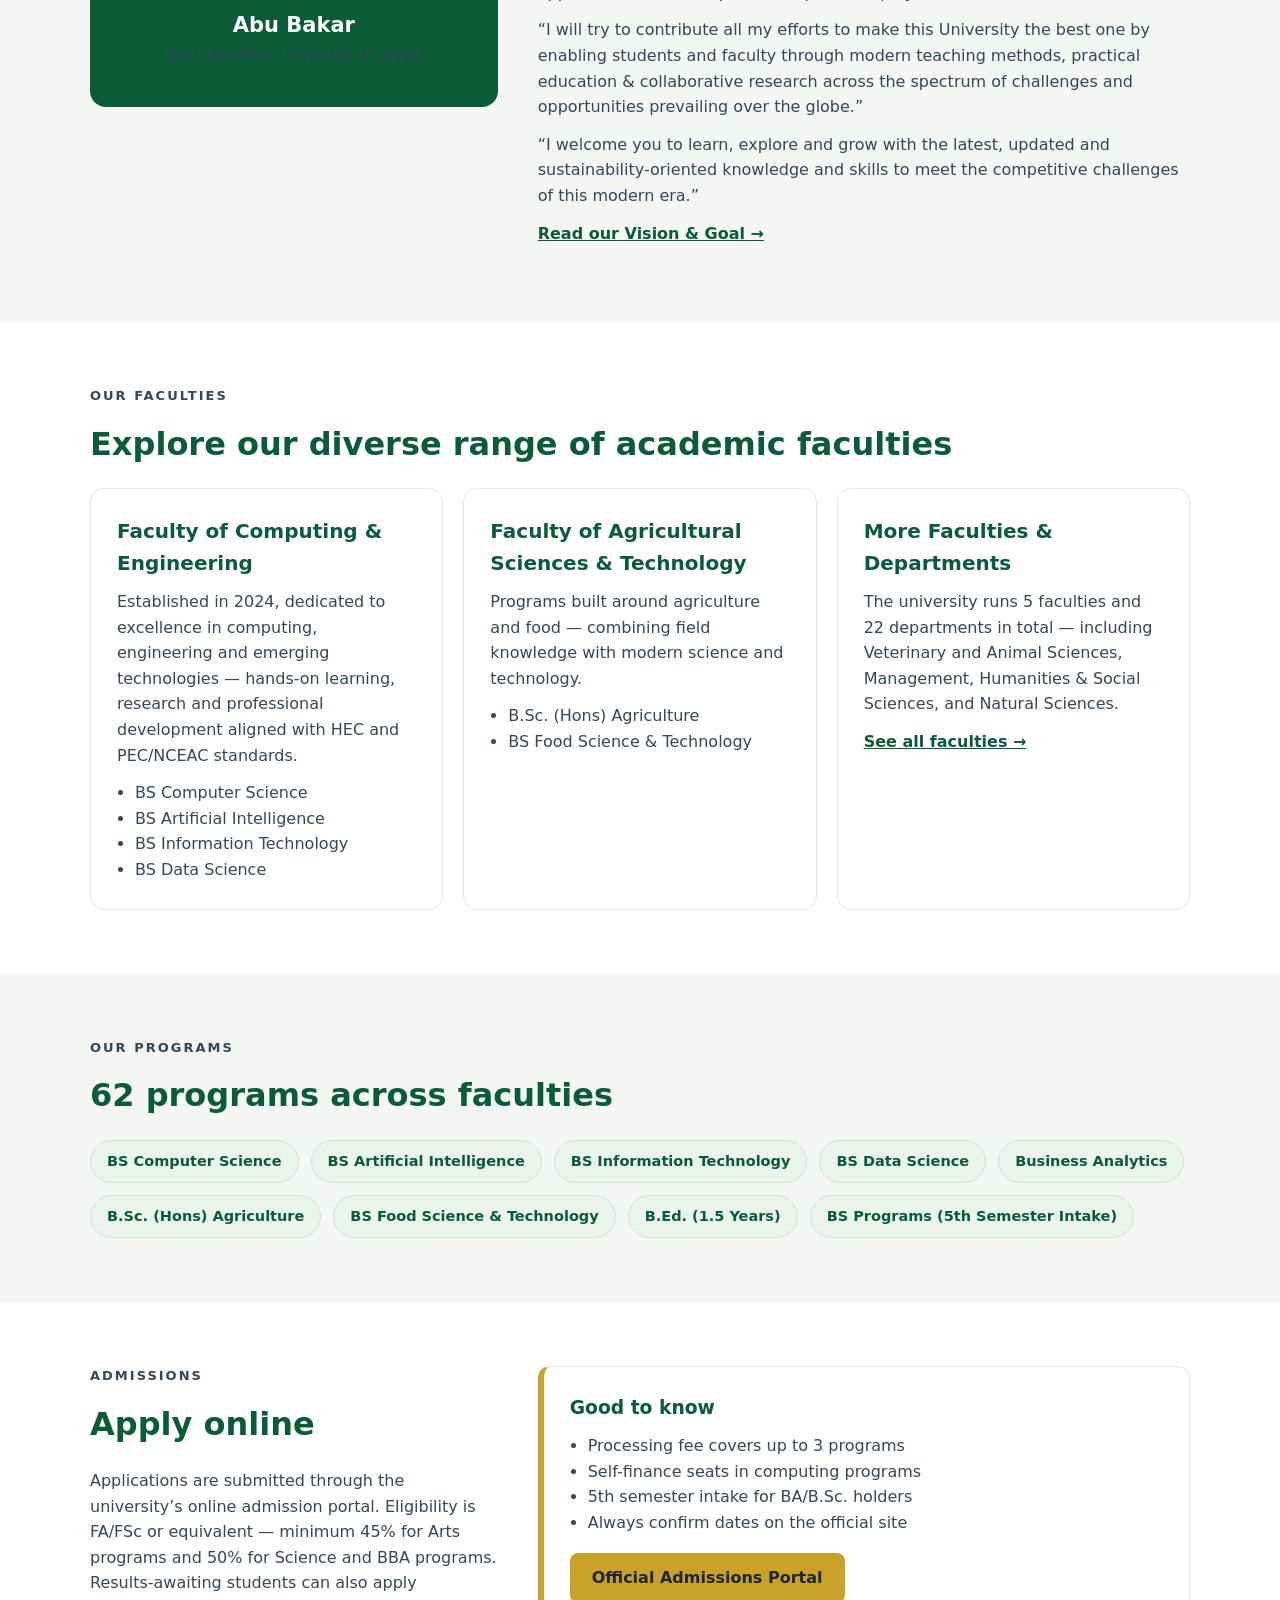
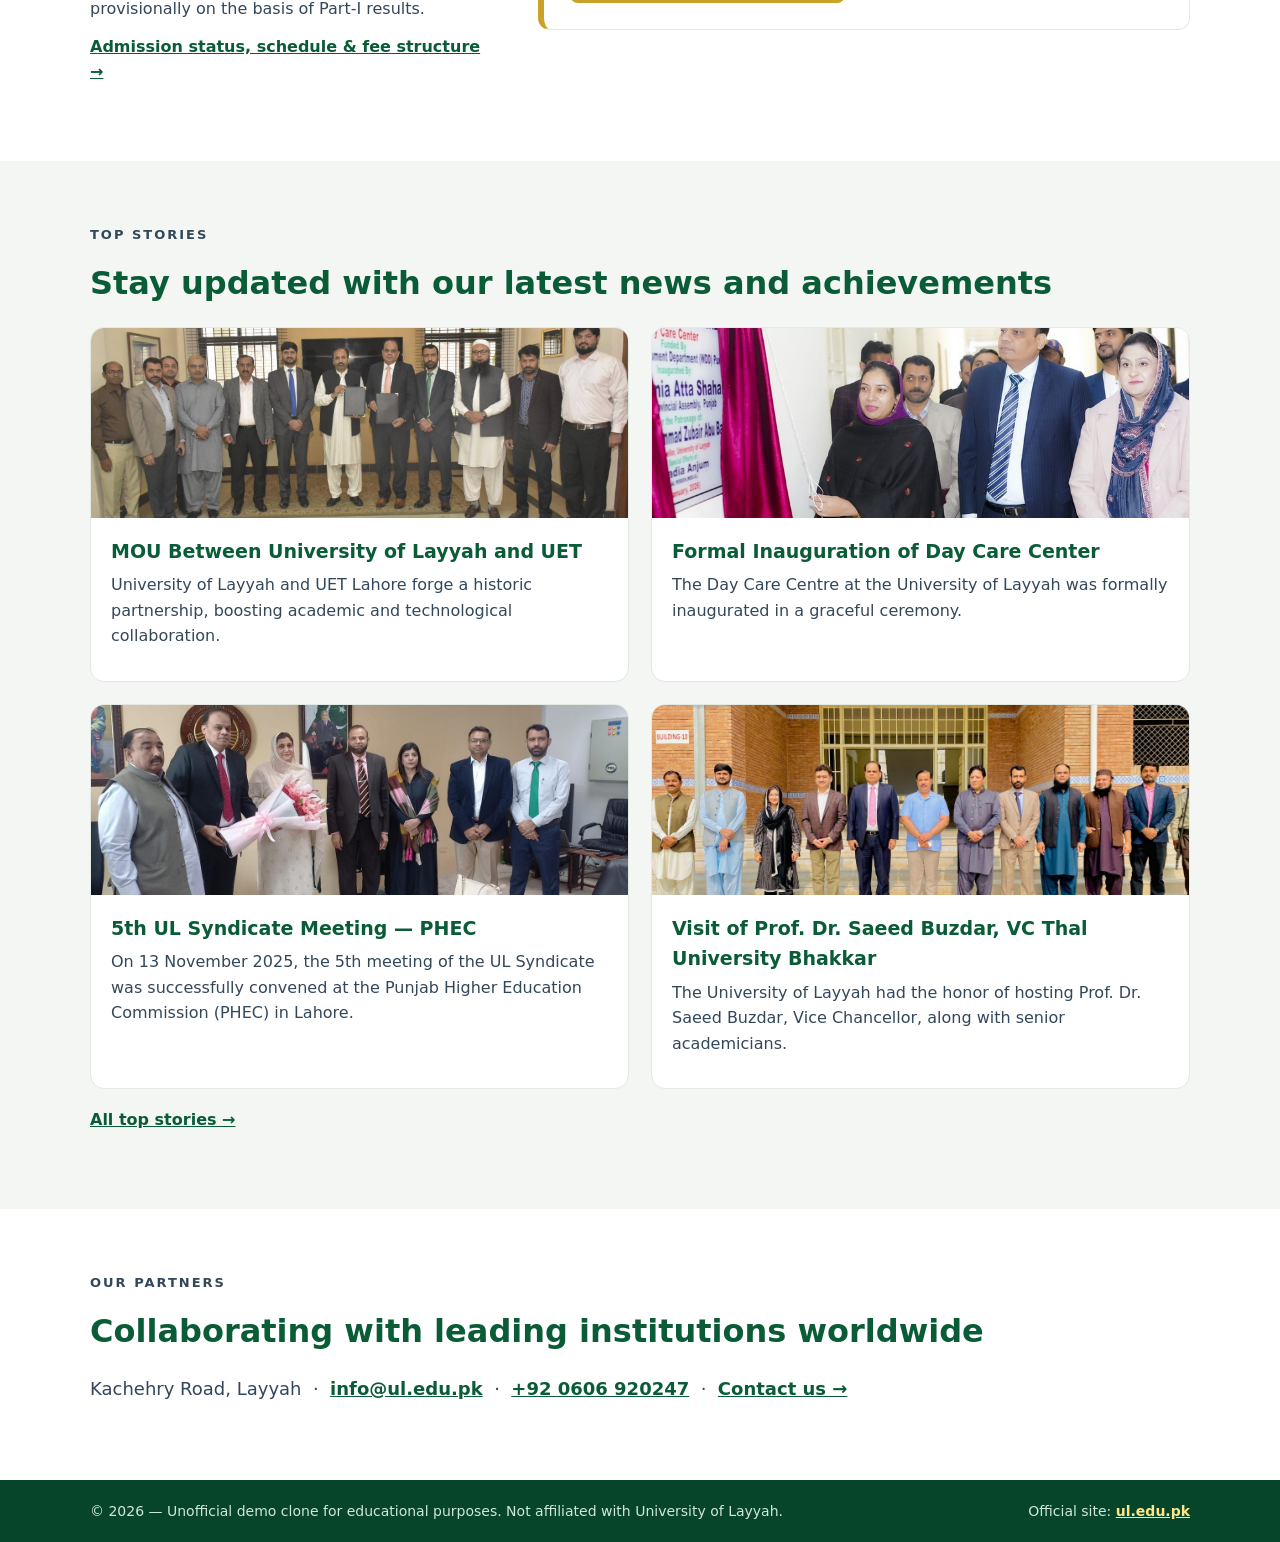
==== commit c1d07bbe: "Original SVG crest in header + mobile dots overlap fix" ====
--- a/index.html
+++ b/index.html
@@ -28,7 +28,7 @@
 <header class="header">
   <div class="wrap header-in">
     <a class="brand" href="index.html">
-      <span class="crest">UL</span>
+      <span class="crest"><svg viewBox="0 0 64 64" aria-hidden="true"><circle cx="32" cy="32" r="30" fill="#0a5c36" stroke="#c9a227" stroke-width="3"/><circle cx="32" cy="32" r="24" fill="none" stroke="#c9a227" stroke-width="1.2"/><path d="M20 26 Q27 21 32 26 Q37 21 44 26 L44 39 Q37 34 32 39 Q27 34 20 39 Z" fill="#ffffff"/><path d="M32 26 L32 39" stroke="#0a5c36" stroke-width="1.5"/><text x="32" y="53" font-family="Georgia, serif" font-size="11" font-weight="bold" fill="#c9a227" text-anchor="middle">UL</text></svg></span>
       <span class="brand-text">
         <strong>University of Layyah</strong>
         <small>Enlightening Youth, Building Futures</small>
--- a/styles.css
+++ b/styles.css
@@ -8,8 +8,8 @@
 a{color:inherit}
 .wrap{max-width:1140px;margin:0 auto;padding:0 20px}
 
-/* Demo disclaimer — must stay visible */
-.demo-strip{background:#b45309;color:#fff;text-align:center;font-size:14px;padding:9px 14px}
+/* Demo disclaimer — must stay visible, kept compact so it doesn't spoil the design */
+.demo-strip{background:#b45309;color:#fff;text-align:center;font-size:11.5px;padding:5px 10px;line-height:1.4}
 .demo-strip a{color:#fde68a;font-weight:700}
 
 .topbar{background:var(--green-d);color:#cfe6da;font-size:13.5px}
@@ -19,9 +19,8 @@
 .header{background:#fff;border-bottom:1px solid var(--line);position:sticky;top:0;z-index:50}
 .header-in{display:flex;align-items:center;gap:24px;padding:14px 20px}
 .brand{display:flex;align-items:center;gap:12px;text-decoration:none}
-.crest{width:52px;height:52px;border-radius:50%;background:var(--green);color:#fff;
-  display:flex;align-items:center;justify-content:center;font-weight:800;font-size:20px;
-  border:3px solid var(--gold);flex:none}
+.crest{width:52px;height:52px;flex:none;line-height:0}
+.crest svg{width:100%;height:100%;display:block}
 .brand-text{display:flex;flex-direction:column;line-height:1.2}
 .brand-text strong{font-size:21px;color:var(--green)}
 .brand-text small{color:var(--muted);font-size:12.5px}
@@ -102,6 +101,10 @@
   .nav.open{display:flex}
   .burger{display:block;margin-left:auto}
   .header-in .btn{display:none}
+  .crest{width:46px;height:46px}
+  .brand-text strong{font-size:19px}
+  .slider-dots{bottom:10px}
+  .slider-overlay .wrap{padding-bottom:38px}
 }
 
 /* --- v2 additions: hero slider, sub-pages --- */
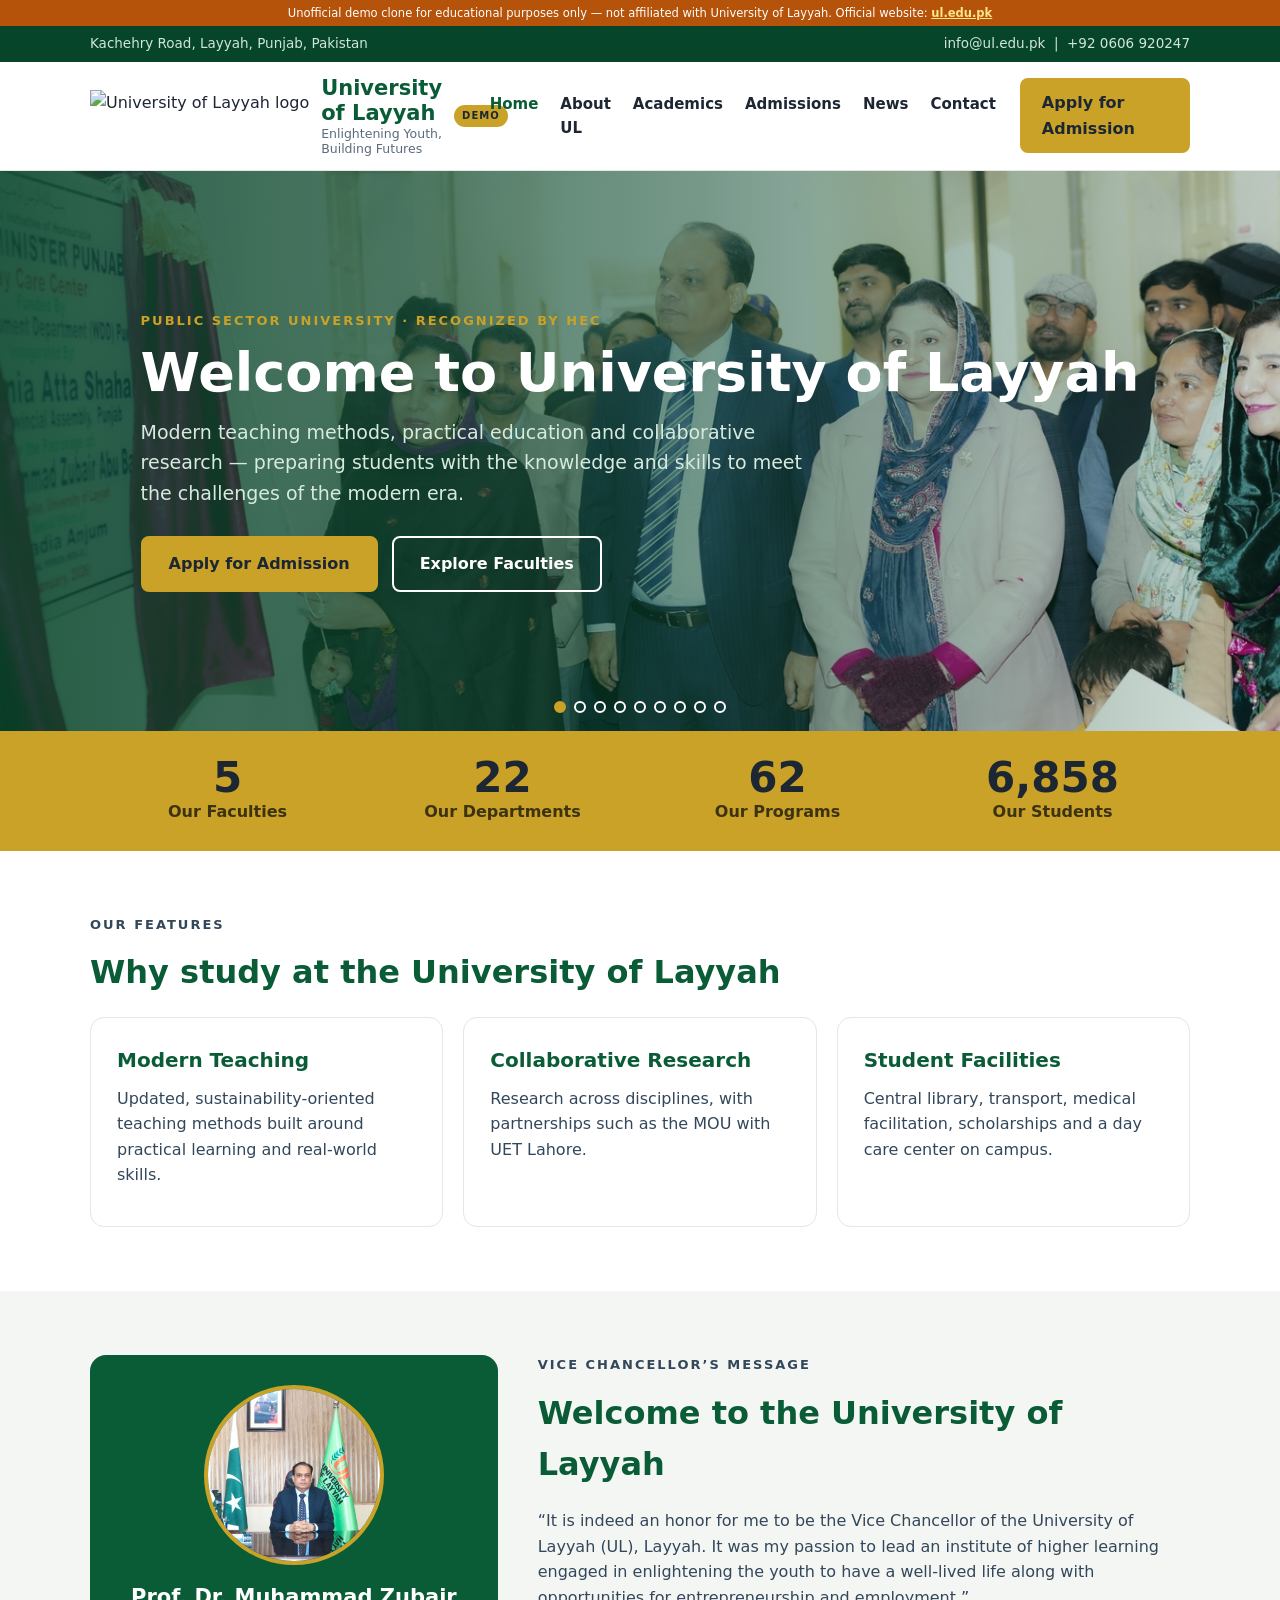
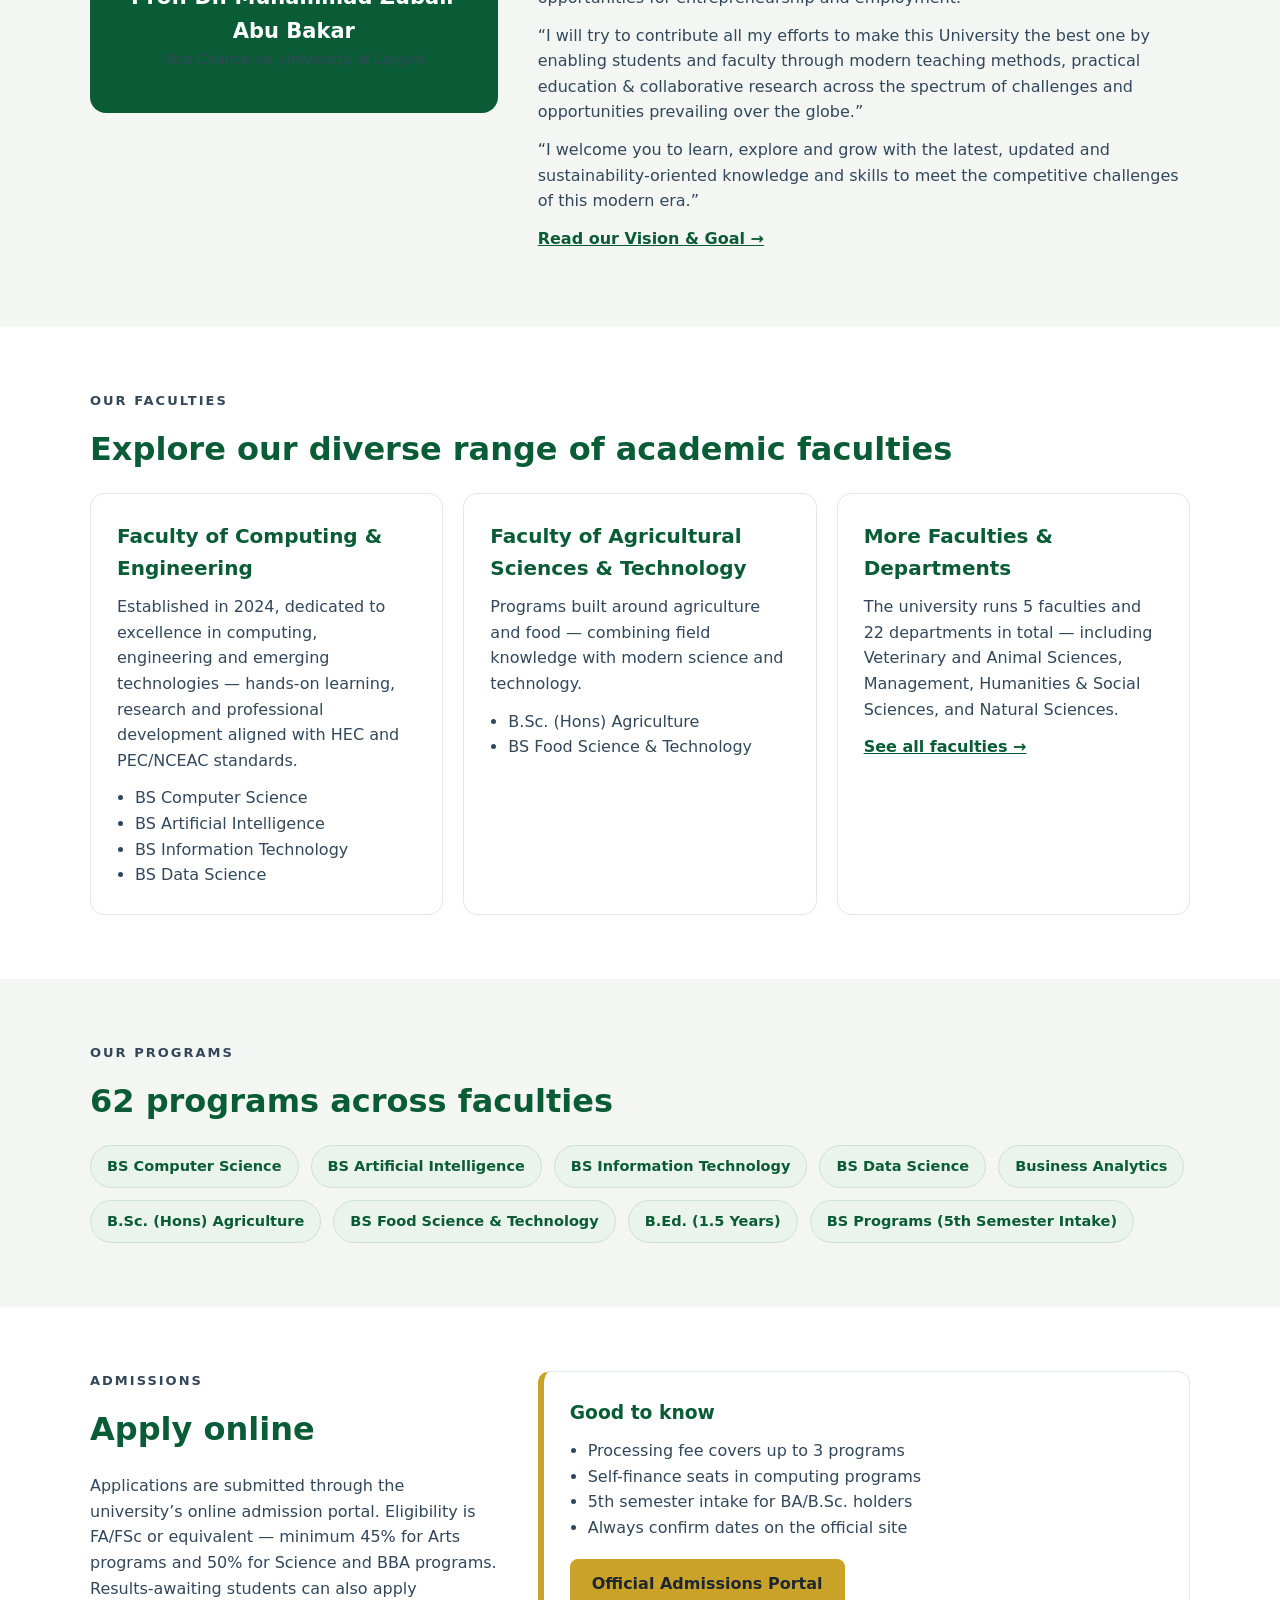
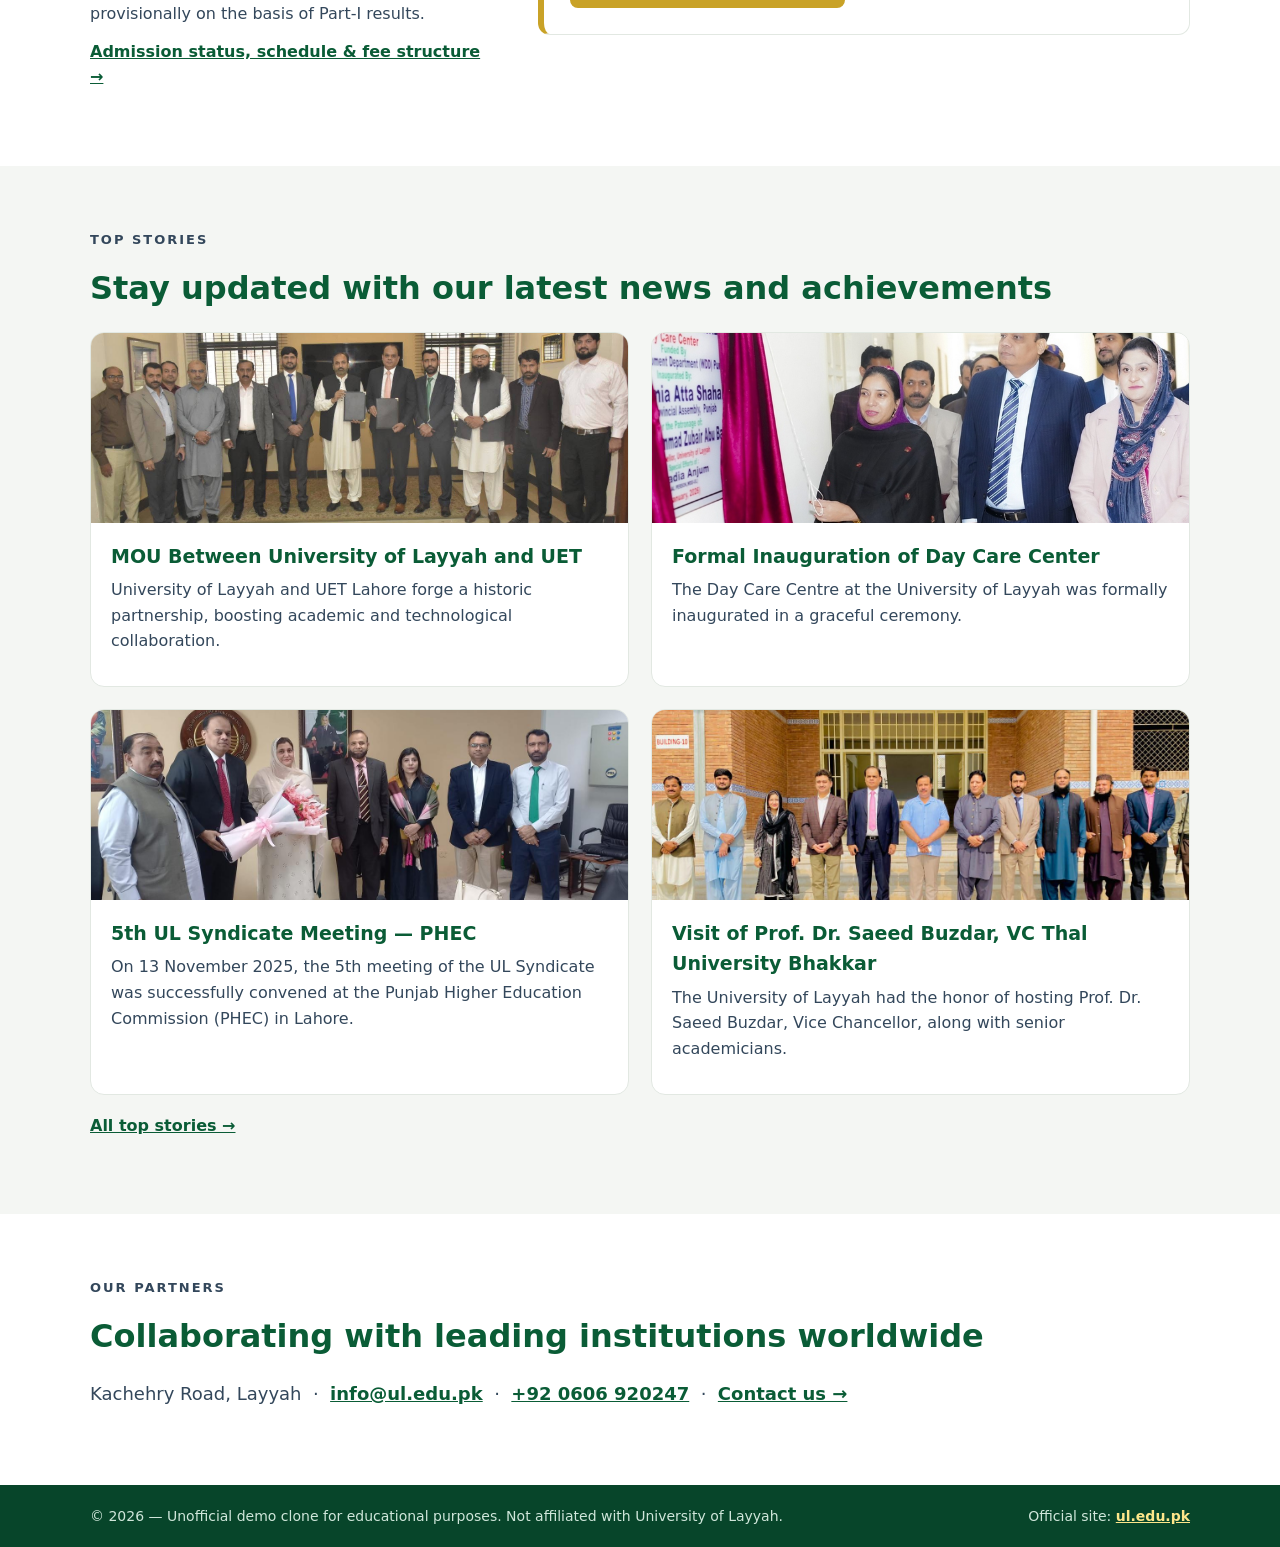
==== commit 4aa1a5dc: "Use real UL logo in header + persistent DEMO pill (private demo only, not public)" ====
--- a/index.html
+++ b/index.html
@@ -28,11 +28,12 @@
 <header class="header">
   <div class="wrap header-in">
     <a class="brand" href="index.html">
-      <span class="crest"><svg viewBox="0 0 64 64" aria-hidden="true"><circle cx="32" cy="32" r="30" fill="#0a5c36" stroke="#c9a227" stroke-width="3"/><circle cx="32" cy="32" r="24" fill="none" stroke="#c9a227" stroke-width="1.2"/><path d="M20 26 Q27 21 32 26 Q37 21 44 26 L44 39 Q37 34 32 39 Q27 34 20 39 Z" fill="#ffffff"/><path d="M32 26 L32 39" stroke="#0a5c36" stroke-width="1.5"/><text x="32" y="53" font-family="Georgia, serif" font-size="11" font-weight="bold" fill="#c9a227" text-anchor="middle">UL</text></svg></span>
+      <img class="brand-logo" src="assets/img/ul-main-logo.png" alt="University of Layyah logo">
       <span class="brand-text">
         <strong>University of Layyah</strong>
         <small>Enlightening Youth, Building Futures</small>
       </span>
+      <span class="demo-pill">DEMO</span>
     </a>
     <nav class="nav" id="nav">
       <a href="index.html" class="active">Home</a>
--- a/styles.css
+++ b/styles.css
@@ -101,7 +101,8 @@
   .nav.open{display:flex}
   .burger{display:block;margin-left:auto}
   .header-in .btn{display:none}
-  .crest{width:46px;height:46px}
+  .brand-logo{height:44px}
+  .demo-pill{font-size:9px;padding:2px 6px}
   .brand-text strong{font-size:19px}
   .slider-dots{bottom:10px}
   .slider-overlay .wrap{padding-bottom:38px}
@@ -148,3 +149,7 @@
 .form-msg{margin-top:12px;padding:12px 14px;border-radius:8px;font-weight:600}
 .form-msg.ok{background:#e6f4ea;color:#14532d;border:1px solid #a7d7b0}
 .form-msg.err{background:#fdecea;color:#7f1d1d;border:1px solid #f5c2c0}
+
+.brand-logo{height:52px;width:auto;flex:none}
+.demo-pill{background:var(--gold);color:#1d2733;font-size:10px;font-weight:800;
+  letter-spacing:1px;padding:3px 8px;border-radius:999px;white-space:nowrap;align-self:center}
